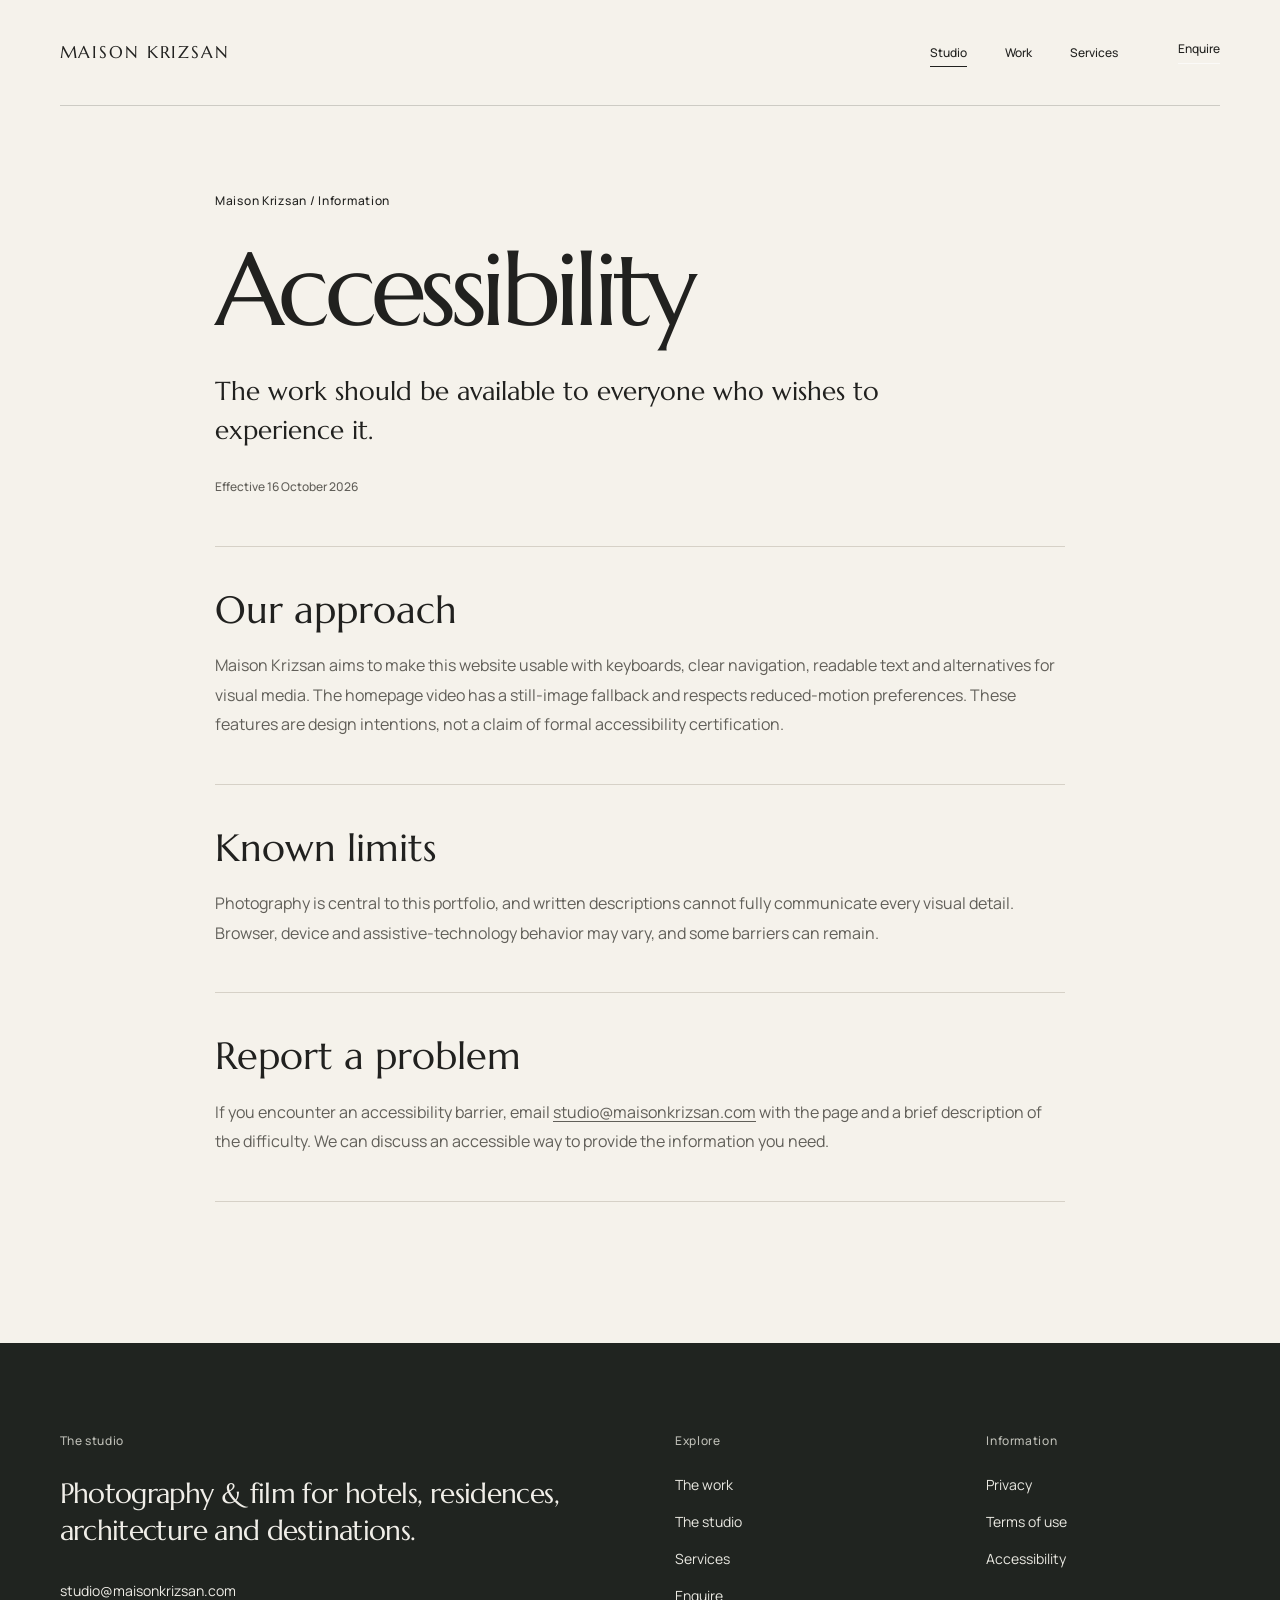
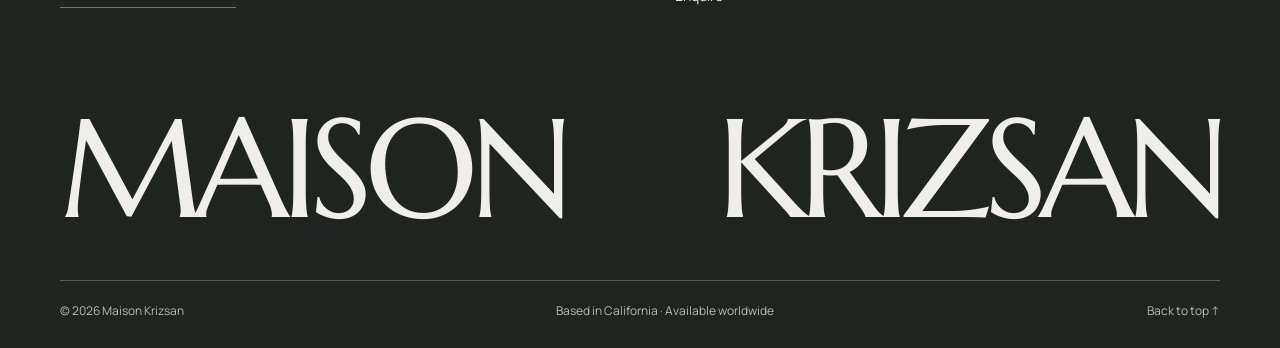
==== accessibility.html @ 428215c7 "Add files via upload" ====
<!doctype html><html lang="en"><head><meta charset="utf-8"><meta name="viewport" content="width=device-width, initial-scale=1"><meta name="theme-color" content="#f5f2eb">
<link rel="icon" type="image/svg+xml" href="/assets/favicon.svg"><link rel="preconnect" href="https://fonts.googleapis.com"><link rel="preconnect" href="https://fonts.gstatic.com" crossorigin>
<link href="https://fonts.googleapis.com/css2?family=Marcellus&amp;family=Manrope:wght@400;500;600&amp;display=swap" rel="stylesheet"><link rel="stylesheet" href="/styles.css"><script src="/script.js" defer></script><title>Accessibility | Maison Krizsan</title><meta name="description" content="Accessibility information for the Maison Krizsan photography and film studio."><link rel="canonical" href="https://maisonkrizsan.com/accessibility.html"></head>
    <body class="page-policy" id="top"><a class="skip-link" href="#main">Skip to content</a><header class="site-header" id="site-header"><div class="nav-wrap"><a aria-label="Maison Krizsan, homepage" class="nav-wordmark" href="/">MAISON KRIZSAN</a><nav aria-label="Primary navigation" class="nav-desktop"><a data-nav="home" href="/#studio">Studio</a><a data-nav="work" href="/work">Work</a><a href="/#commissions">Services</a></nav><a class="nav-enquire" href="/#enquire">Enquire</a><button aria-controls="mobile-nav" aria-expanded="false" aria-label="Open navigation" class="nav-toggle" type="button"><span></span><span></span></button></div><nav aria-label="Mobile navigation" class="mobile-nav" hidden="" id="mobile-nav"><a href="/#studio">Studio</a><a href="/work">Work</a><a href="/#commissions">Services</a><a href="/#enquire">Enquire</a></nav></header><main class="policy-main" id="main"><div class="policy-inner"><p class="section-label">Maison Krizsan / Information</p><h1>Accessibility</h1><p class="policy-lead">The work should be available to everyone who wishes to experience it.</p><p class="policy-date">Effective 16 October 2026</p><section class="policy-section"><h2>Our approach</h2><p>Maison Krizsan aims to make this website usable with keyboards, clear navigation, readable text and alternatives for visual media. The homepage video has a still-image fallback and respects reduced-motion preferences. These features are design intentions, not a claim of formal accessibility certification.</p></section>
<section class="policy-section"><h2>Known limits</h2><p>Photography is central to this portfolio, and written descriptions cannot fully communicate every visual detail. Browser, device and assistive-technology behavior may vary, and some barriers can remain.</p></section>
<section class="policy-section"><h2>Report a problem</h2><p>If you encounter an accessibility barrier, email <a href="mailto:studio@maisonkrizsan.com">studio@maisonkrizsan.com</a> with the page and a brief description of the difficulty. We can discuss an accessible way to provide the information you need.</p></section>
</div></main><footer aria-label="Site footer" class="site-footer">
<div class="footer-frame">
<div class="footer-directory">
<div class="footer-about"><p class="footer-eyebrow">The studio</p>
<p class="footer-about-copy">Photography &amp; film for hotels, residences, architecture and destinations.</p>
<a class="footer-mail" href="mailto:studio@maisonkrizsan.com">studio@maisonkrizsan.com</a>
</div>
<nav aria-label="Explore Maison Krizsan" class="footer-links">
<p class="footer-eyebrow">Explore</p>
<a href="/work">The work</a><a href="/#studio">The studio</a><a href="/#commissions">Services</a><a href="/#enquire">Enquire</a>
</nav>
<nav aria-label="Policies and accessibility" class="footer-links footer-legal">
<p class="footer-eyebrow">Information</p>
<a href="/privacy.html">Privacy</a><a href="/terms.html">Terms of use</a><a href="/accessibility.html">Accessibility</a>
</nav>
</div>
<a aria-label="Maison Krizsan, return to the homepage" class="footer-wordmark" href="/"><span>MAISON</span><span>KRIZSAN</span></a>
<div class="footer-end"><span>© <span data-year="">2026</span> Maison Krizsan</span><span>Based in California · Available worldwide</span><a href="#top">Back to top ↑</a></div>
</div>
</footer></body></html>
---- styles.css ----
/* MAISON KRIZSAN — The House of Place. Photographs lead. Interface recedes. */
:root{--paper:#f5f2eb;--ink:#21211f;--ink-soft:#615f59;--white:#fdfbf7;--gutter:clamp(22px,4.65vw,82px);--reading:1110px;--ease:cubic-bezier(.22,.75,.26,1)}
*,*::before,*::after{box-sizing:border-box}html{scroll-behavior:auto;scroll-padding-top:16px}body{margin:0;background:var(--paper);color:var(--ink);font-family:Manrope,Arial,sans-serif;-webkit-font-smoothing:antialiased}body.menu-open{overflow:hidden}::selection{background:#beb8ab;color:#111}a{color:inherit}img{display:block;max-width:100%}button{font:inherit}button,a{-webkit-tap-highlight-color:transparent}a:focus-visible,button:focus-visible{outline:2px solid currentColor;outline-offset:5px}.skip-link{position:absolute;top:-100px;left:20px;padding:12px 16px;background:var(--white);z-index:100}.skip-link:focus{top:20px}.shell{width:calc(100% - 2*var(--gutter));max-width:1700px;margin-inline:auto}h1,h2,h3,p,figure{margin:0}h1,h2,h3{font-weight:400}.page-home,.page-work{overflow-x:clip}
/* cover + navigation */
.cover{position:relative;min-height:650px;height:100svh;isolation:isolate;color:var(--white);display:flex;align-items:center;justify-content:center;overflow:hidden;background:#25241f}.cover-photo,.cover-photo img{position:absolute;inset:0;width:100%;height:100%;object-fit:cover}.cover--home .cover-photo img{object-position:52% 51%}.cover--work .cover-photo img{object-position:50% 52%}.cover-vignette{pointer-events:none;z-index:1;position:absolute;inset:0;background:linear-gradient(180deg,rgba(10,11,11,.43) 0%,rgba(10,11,11,.08) 26%,rgba(10,11,11,.38) 61%,rgba(10,11,11,.62) 100%)}.cover--work .cover-vignette{background:linear-gradient(180deg,rgba(12,17,19,.40),rgba(8,12,13,.22) 29%,rgba(9,13,14,.37) 63%,rgba(7,11,12,.62))}
.site-header{position:absolute;z-index:20;top:0;left:0;right:0;color:var(--white)}.nav-wrap{height:clamp(90px,8.3vw,124px);margin-inline:var(--gutter);display:flex;align-items:center;justify-content:space-between;gap:32px}.nav-wordmark{text-decoration:none;font:400 clamp(16px,1.34vw,20px)/1.2 Marcellus,Georgia,serif;letter-spacing:.11em;white-space:nowrap}.nav-desktop{display:flex;align-items:center;gap:clamp(22px,3vw,56px);margin-left:auto}.nav-desktop a,.nav-enquire{font:500 12px/1.3 Manrope,Arial,sans-serif;text-decoration:none}.nav-desktop a{position:relative}.nav-desktop a[aria-current="page"]:after{content:"";position:absolute;bottom:-7px;left:0;right:0;height:1px;background:currentColor}.nav-enquire{margin-left:clamp(12px,2.2vw,35px);padding:0 0 6px;border-bottom:1px solid rgba(255,255,255,.65)}.nav-desktop a:hover,.nav-enquire:hover{opacity:.72}.nav-toggle{display:none;border:0;background:transparent;color:inherit;cursor:pointer}.mobile-nav[hidden]{display:none!important}
.cover-center{position:relative;z-index:2;text-align:center;max-width:100%;width:100%;padding:32px var(--gutter) 0}.cover-kicker{font:500 12px/1.6 Manrope,Arial,sans-serif;letter-spacing:.17em;text-transform:uppercase;margin:0 0:clamp(23px,3.4vw,48px)}.cover-wordmark{font:400 clamp(82px,10.2vw,164px)/.91 Marcellus,Georgia,serif;letter-spacing:-.028em;white-space:nowrap}.cover-wordmark span{display:block}.cover-description{font:400 clamp(16px,1.5vw,21px)/1.52 Marcellus,Georgia,serif;margin:clamp(26px,3.25vw,46px) auto 0;max-width:720px}.cover-actions{margin-top:clamp(30px,3.5vw,50px);display:flex;align-items:center;justify-content:center;gap:clamp(26px,3.5vw,50px)}.cover-actions a,.cover-scroll{color:inherit;text-decoration:none;text-transform:uppercase;font:500 11px/1.4 Manrope,Arial,sans-serif;letter-spacing:.1em;padding-bottom:9px;border-bottom:1px solid rgba(255,255,255,.68)}.cover-actions a:hover,.cover-scroll:hover{opacity:.7}.cover-footnote{position:absolute;left:var(--gutter);bottom:clamp(30px,3.4vw,48px);z-index:2;font:500 11px/1.3 Manrope,Arial,sans-serif;letter-spacing:.08em;text-transform:uppercase}.cover-center--work{padding-top:40px}.work-cover-title{font:400 clamp(82px,10.7vw,174px)/1.02 Marcellus,Georgia,serif;letter-spacing:-.055em}.cover-center--work .cover-description{margin-top:18px}.cover-scroll{display:inline-block;margin-top:44px}
/* introduction */
.section-label{font:500 12px/1.5 Manrope,Arial,sans-serif;letter-spacing:.06em}.intro{display:grid;grid-template-columns:1fr 2fr;gap:6vw;padding-block:clamp(120px,15vw,232px) clamp(118px,14vw,220px)}.intro h2,.work-intro h2{font:400 clamp(47px,5.55vw,85px)/1.12 Marcellus,Georgia,serif;letter-spacing:-.05em}.intro h2 em,.work-intro h2 em{font-style:normal;color:#918e85}.intro p:not(.section-label){font:400 clamp(16px,1.25vw,18px)/1.7 Manrope,Arial,sans-serif;color:var(--ink-soft);max-width:590px;margin-top:34px}
/* selected images */
.section-heading{display:flex;align-items:baseline;justify-content:space-between;padding-bottom:38px}.section-heading h2{font:400 clamp(38px,4.7vw,67px)/1.1 Marcellus,Georgia,serif;letter-spacing:-.03em}.text-link{font:500 13px/1.5 Manrope,Arial,sans-serif;text-decoration:none;border-bottom:1px solid #77756e;padding-bottom:8px;white-space:nowrap}.text-link span,.large-text-link span{margin-left:16px}.text-link:hover,.large-text-link:hover{color:#77746d}.work-story{display:flex;flex-direction:column;gap:clamp(12px,2.3vw,34px)}.editorial-photo{min-width:0;position:relative;overflow:hidden;background:#ded9cf}.editorial-photo a{position:absolute;inset:0;display:block;overflow:hidden}.editorial-photo img{width:100%;height:100%;transition:transform .85s var(--ease)}.editorial-photo--spread{aspect-ratio:1.78}.editorial-photo--spread img{object-fit:cover}.editorial-duo{display:grid;grid-template-columns:1fr 1fr;gap:clamp(12px,2.3vw,34px)}.editorial-duo--portraits .editorial-photo{aspect-ratio:4/5}.editorial-duo--landscape .editorial-photo{aspect-ratio:1.22}.editorial-duo--mixed{grid-template-columns:1.15fr .85fr}.editorial-duo--mixed .editorial-photo{aspect-ratio:1.1}.editorial-duo .editorial-photo img{object-fit:cover}.home-photo-link:hover img{transform:scale(1.025)}.selected-more{display:flex;justify-content:center;padding:clamp(70px,9vw,130px) 0 clamp(90px,12vw,180px)}.large-text-link{font:400 clamp(26px,3vw,46px)/1.1 Marcellus,Georgia,serif;text-decoration:none;border-bottom:1px solid #858078;padding-bottom:15px;letter-spacing:-.025em}
/* business context without cards */
.capabilities{display:grid;grid-template-columns:1.1fr 1fr;gap:clamp(70px,10vw,180px);padding-block:clamp(85px,12vw,180px) clamp(110px,14vw,220px);border-top:1px solid #d5d0c6}.capabilities-intro h2{font:400 clamp(49px,5vw,77px)/1.13 Marcellus,Georgia,serif;letter-spacing:-.047em;margin-top:43px}.capabilities-intro>p:last-child{font:400 16px/1.8 Manrope,Arial,sans-serif;color:var(--ink-soft);max-width:390px;margin-top:30px}.services{align-self:end}.services article{display:grid;grid-template-columns:.9fr 1fr;gap:26px;padding:24px 0;border-bottom:1px solid #c9c3b9}.services article:first-child{border-top:1px solid #c9c3b9}.services h3{font:400 clamp(22px,2vw,30px)/1.2 Marcellus,Georgia,serif;letter-spacing:-.02em}.services p{font:400 14px/1.7 Manrope,Arial,sans-serif;color:var(--ink-soft)}
/* commission */
.contact{background:#202420;color:var(--white);padding-block:clamp(100px,12vw,178px)}.contact-inner{display:grid;grid-template-columns:1.1fr .9fr;align-items:end;gap:clamp(40px,10vw,180px)}.contact h2{font:400 clamp(72px,8vw,120px)/.99 Marcellus,Georgia,serif;letter-spacing:-.057em;margin-top:43px}.contact-details>p{font:400 clamp(16px,1.35vw,19px)/1.7 Manrope,Arial,sans-serif;max-width:490px}.contact-cta{font:400 clamp(25px,2.8vw,43px)/1.3 Marcellus,Georgia,serif;letter-spacing:-.035em;display:inline-block;margin:46px 0 50px;text-decoration:none;padding-bottom:10px;border-bottom:1px solid rgba(255,255,255,.65)}.contact-cta span{margin-left:36px;font:400 27px Manrope,Arial,sans-serif}.contact-cta:hover{color:#cbc8bb}.email-row{display:flex;gap:19px;flex-wrap:wrap;align-items:center}.email-row a{font:400 13px/1.4 Manrope,Arial,sans-serif;text-decoration:none}.email-row button{font:400 12px/1.5 Manrope,Arial,sans-serif;color:#c8c9c0;background:transparent;border:0;border-bottom:1px solid #777;padding:0 0 3px;cursor:pointer}.copy-notice{min-height:21px;display:block;font-size:11px;margin-top:10px}.site-footer{background:#202420;color:#f0eee8;padding:35px 0 38px}.footer-top{border-top:1px solid rgba(255,255,255,.2);padding:70px 0 105px}.footer-wordmark{font:400 clamp(44px,6.2vw,92px)/1 Marcellus,Georgia,serif;letter-spacing:-.04em;text-decoration:none}.footer-top p{font:400 14px/1.7 Marcellus,Georgia,serif;color:#c0c0b8;margin-top:23px}.footer-bottom{border-top:1px solid rgba(255,255,255,.17);padding-top:25px;display:flex;align-items:center;justify-content:space-between;gap:25px;font:400 11px/1.4 Manrope,Arial,sans-serif;color:#b6b9b0}.footer-bottom nav{display:flex;gap:26px}.footer-bottom a{text-decoration:none}.footer-bottom a:hover{text-decoration:underline}
/* work page, edited archive */
.work-intro{display:flex;align-items:end;justify-content:space-between;gap:30px;padding-block:clamp(100px,12vw,186px)}.work-intro p{font:400 15px/1.7 Manrope,Arial,sans-serif;color:var(--ink-soft);max-width:255px}.work-gallery{display:flex;flex-direction:column;gap:clamp(16px,2.7vw,42px)}.work-figure{min-width:0;background:#dfdad0}.gallery-open{display:block;width:100%;height:100%;border:0;padding:0;appearance:none;background:transparent;cursor:zoom-in;overflow:hidden}.gallery-open img{width:100%;height:100%;object-fit:cover;transition:transform .75s var(--ease)}.gallery-open:hover img{transform:scale(1.025)}.gallery-spread{aspect-ratio:1.64}.gallery-solo{width:min(65%,850px);align-self:center}.gallery-solo img{width:100%;height:auto;object-fit:contain}.gallery-pair{display:grid;grid-template-columns:1fr 1fr;gap:clamp(16px,2.7vw,42px);align-items:stretch}.gallery-pair .work-figure{min-height:0}.gallery-pair--portrait-pair{height:clamp(340px,66vw,890px)}.gallery-pair--landscape-pair{height:clamp(300px,40vw,620px)}.gallery-pair--mixed-pair{height:clamp(350px,54vw,760px);grid-template-columns:1fr 1fr}.work-chapter{padding-top:clamp(105px,14vw,210px)}.chapter-intro{padding:0 0 clamp(42px,6vw,82px);display:flex;gap:36px;align-items:end;justify-content:space-between}.chapter-intro h2{font:400 clamp(42px,5vw,72px)/1.07 Marcellus,Georgia,serif;letter-spacing:-.044em}.chapter-intro p{font:400 14px/1.7 Manrope,Arial,sans-serif;color:var(--ink-soft);max-width:280px}.page-work .contact{margin-top:clamp(110px,14vw,220px)}
/* native, accessible viewer */
.lightbox{padding:0;border:0;outline:0;background:#1a1c1a;color:white;position:fixed;inset:0;margin:0;width:100vw;height:100dvh;max-width:none;max-height:none}.lightbox::backdrop{background:#171817}.lightbox-top,.lightbox-bottom{position:absolute;z-index:2;left:clamp(17px,3vw,45px);right:clamp(17px,3vw,45px)}.lightbox-top{top:18px;display:flex;align-items:center;justify-content:space-between;gap:15px}.lightbox-top>span{font:400 17px Marcellus,Georgia,serif;letter-spacing:.09em}.lightbox-close{border:0;background:transparent;color:inherit;cursor:pointer;padding:9px 4px;font:500 13px Manrope,Arial,sans-serif}.lightbox-close span{font-size:23px;margin-left:8px}.lightbox-stage{position:absolute;inset:62px 0 48px;display:flex;align-items:center;justify-content:center;gap:clamp(3px,2vw,30px);padding:10px clamp(8px,4vw,70px)}.lightbox-image{width:auto;height:auto;max-width:calc(100vw - 170px);max-height:100%;object-fit:contain;flex:0 1 auto}.lightbox-prev,.lightbox-next{flex:0 0 43px;border:0;background:transparent;color:white;font:400 25px/1 Arial,sans-serif;cursor:pointer;align-self:center;height:54px}.lightbox-prev:hover,.lightbox-next:hover{opacity:.6}.lightbox-bottom{bottom:17px;display:flex;justify-content:center}.lightbox-caption{font:400 12px Manrope,Arial,sans-serif;color:#d2d1ca}
@media(max-width:1100px){.nav-wrap{height:91px}.nav-desktop{gap:20px}.nav-desktop a{font-size:11px}.nav-enquire{margin-left:10px}.intro{grid-template-columns:1fr 2.2fr}.capabilities{gap:70px}.services article{grid-template-columns:1fr;gap:12px}}
@media(max-width:760px){:root{--gutter:22px}.cover{min-height:550px}.cover--home .cover-photo img{object-position:52% 50%}.nav-wrap{height:84px;margin-inline:22px;gap:12px}.nav-wordmark{font-size:17px;letter-spacing:.08em}.nav-desktop{display:none}.nav-enquire{margin-left:auto;font-size:12px;white-space:nowrap}.nav-toggle{display:inline-flex;flex-direction:column;justify-content:center;gap:5px;align-items:center;width:38px;height:43px;cursor:pointer;margin-left:0}.nav-toggle span{width:21px;height:1px;background:currentColor;transition:transform .2s ease}.nav-toggle[aria-expanded="true"] span:first-child{transform:translateY(3px) rotate(45deg)}.nav-toggle[aria-expanded="true"] span:last-child{transform:translateY(-3px) rotate(-45deg)}.mobile-nav{display:flex;flex-direction:column;gap:0;position:absolute;top:76px;left:10px;right:10px;padding:17px 24px 27px;background:var(--paper);color:var(--ink);box-shadow:0 18px 65px rgba(0,0,0,.2)}.mobile-nav a{text-decoration:none;font:400 25px/1.15 Marcellus,Georgia,serif;padding:15px 0;border-bottom:1px solid #dad5cc}.mobile-nav a:last-child{border-bottom:0}.cover-center{padding:0 14px;transform:translateY(3%)}.cover-kicker{font-size:11px;letter-spacing:.12em;margin-bottom:26px}.cover-wordmark{font-size:clamp(50px,13.5vw,87px);letter-spacing:-.042em;line-height:1}.cover-description{font-size:17px;line-height:1.4;max-width:325px;margin-top:28px}.cover-actions{gap:26px;margin-top:35px;flex-wrap:wrap}.cover-actions a{font-size:10px;letter-spacing:.065em}.cover-footnote{left:22px;bottom:27px;font-size:10px;letter-spacing:.065em}.cover--work .work-cover-title{font-size:clamp(64px,16vw,118px)}.cover-scroll{margin-top:36px;font-size:10px}.intro{grid-template-columns:1fr;gap:37px;padding-block:110px 116px}.intro h2,.work-intro h2{font-size:clamp(46px,10vw,75px)}.intro p:not(.section-label){margin-top:25px;font-size:16px}.section-heading{align-items:end;padding-bottom:23px}.section-heading h2{font-size:clamp(35px,8vw,52px)}.text-link{font-size:12px}.work-story{gap:14px}.editorial-duo{gap:14px}.editorial-photo--spread{aspect-ratio:1.13}.editorial-duo--portraits .editorial-photo{aspect-ratio:4/5}.editorial-duo--landscape .editorial-photo{aspect-ratio:3/4}.editorial-duo--mixed{grid-template-columns:1fr 1fr}.editorial-duo--mixed .editorial-photo{aspect-ratio:4/5}.selected-more{padding:65px 0 105px}.capabilities{display:block;padding-block:98px 130px}.capabilities-intro h2{font-size:clamp(48px,10vw,78px);margin-top:34px}.services{margin-top:70px}.services article{display:grid;grid-template-columns:1fr 1.2fr;gap:25px}.services h3{font-size:24px}.contact{padding-block:100px}.contact-inner{grid-template-columns:1fr;gap:52px}.contact h2{font-size:clamp(66px,13vw,100px);margin-top:28px}.contact-cta{font-size:32px;margin:30px 0 45px}.site-footer{padding-top:0}.footer-top{padding:55px 0 80px}.footer-wordmark{font-size:clamp(37px,9vw,64px)}.footer-bottom{display:flex;flex-wrap:wrap;justify-content:space-between;gap:18px}.footer-bottom>span:nth-child(2){display:none}.work-intro{display:block;padding-block:103px}.work-intro p{margin-top:24px;max-width:390px}.work-gallery{gap:18px}.gallery-spread{aspect-ratio:auto}.gallery-spread img{height:auto;object-fit:contain}.gallery-pair{display:block;height:auto;margin:0}.gallery-pair .work-figure+ .work-figure{margin-top:18px}.gallery-pair img{width:100%;height:auto;object-fit:contain}.gallery-solo{width:100%}.gallery-solo img{height:auto}.work-chapter{padding-top:116px}.chapter-intro{display:block;padding-bottom:38px}.chapter-intro h2{font-size:clamp(41px,9.5vw,64px)}.chapter-intro p{margin-top:18px;max-width:320px}.lightbox-stage{inset:64px 0 45px;padding:10px 7px;gap:0}.lightbox-image{max-width:calc(100vw - 96px);max-height:100%}.lightbox-prev,.lightbox-next{flex-basis:42px;font-size:23px}.lightbox-top>span{font-size:14px}.lightbox-caption{font-size:11px}}
@media(max-width:360px){.nav-wordmark{font-size:15px}.nav-enquire{font-size:11px}.nav-wrap{gap:6px}.cover-wordmark{font-size:13.2vw}.cover-actions{gap:16px}.cover-actions a{font-size:9.5px}.cover-footnote{font-size:9px}.services article{grid-template-columns:1fr;gap:6px}.contact h2{font-size:64px}.footer-wordmark{font-size:36px}}
@media(hover:none){.editorial-photo img,.gallery-open img{transition:none}}
@media(prefers-reduced-motion:reduce){*,*::before,*::after{scroll-behavior:auto!important;transition-duration:0.01ms!important;animation-duration:0.01ms!important}}
/* V2 editorial recut: clearer offer, intentional photographic edit, non-decorative explanation. */
.cover--fire .cover-photo img{object-position:50% 50%}
.cover--fire .cover-vignette{background:linear-gradient(180deg,rgba(6,7,6,.39) 0%,rgba(8,7,5,.09) 24%,rgba(10,7,6,.30) 48%,rgba(6,7,7,.65) 100%)}
.cover--arch .cover-photo img{object-position:50% 48%}
.cover--arch .cover-vignette{background:linear-gradient(180deg,rgba(18,18,15,.46),rgba(15,16,15,.12) 24%,rgba(17,18,16,.38) 60%,rgba(12,15,14,.58))}
.intro--v2{padding-block:clamp(110px,13vw,195px) clamp(118px,14vw,210px)}
.intro--v2 p:not(.section-label){max-width:680px;margin-top:28px}
.intro--v2 p:not(.section-label)+p{margin-top:14px}
.selected--v2 .section-heading{padding-bottom:38px}
.selected--v2 .section-heading h2{margin-top:13px}
.story-pause{padding:clamp(82px,9vw,138px) 0 clamp(87px,10vw,152px);display:grid;grid-template-columns:1.18fr .82fr;align-items:start;gap:clamp(35px,7vw,140px)}
.story-pause h3{font:400 clamp(43px,5.1vw,77px)/1.1 Marcellus,Georgia,serif;letter-spacing:-.048em;max-width:780px}
.story-pause p{font:400 clamp(16px,1.38vw,19px)/1.8 Manrope,Arial,sans-serif;color:var(--ink-soft);max-width:390px;padding-top:16px}
.capabilities--v2 .capabilities-intro h2{letter-spacing:-.04em}
.capabilities--v2 .services p{font-size:15px;line-height:1.72}
.commission-process{border-top:1px solid #d5d0c6;display:grid;grid-template-columns:1.18fr .82fr;gap:clamp(45px,8vw,140px);padding-block:clamp(105px,12vw,165px) clamp(115px,13vw,190px)}
.commission-process h2{font:400 clamp(44px,4.35vw,70px)/1.13 Marcellus,Georgia,serif;letter-spacing:-.048em;margin-top:37px}
.process-body{align-self:end;max-width:510px}
.process-body p{font:400 clamp(16px,1.28vw,18px)/1.8 Manrope,Arial,sans-serif;color:var(--ink-soft)}
.process-body p+p{margin-top:22px}
.process-body .text-link{display:inline-block;margin-top:38px}
.work-intro p{max-width:390px;font-size:16px}
@media(max-width:760px){
 .cover--fire .cover-photo img{object-position:50% 50%}
 .cover--fire .cover-description{max-width:320px;font-size:17px}
 .cover--fire .cover-kicker{font-size:11px}
 .cover--arch .cover-photo img{object-position:55% 50%}
 .intro--v2{padding-block:98px 125px}
 .intro--v2 p:not(.section-label){margin-top:24px}
 .selected--v2 .section-heading{align-items:end;gap:15px}
 .selected--v2 .section-heading h2{font-size:clamp(40px,9vw,54px)}
 .story-pause{grid-template-columns:1fr;gap:14px;padding-block:76px 92px}
 .story-pause h3{font-size:clamp(39px,10vw,56px)}
 .story-pause p{padding-top:0;font-size:16px}
 .commission-process{display:block;padding-block:100px 120px}
 .commission-process h2{font-size:clamp(42px,9.5vw,62px)}
 .process-body{margin-top:42px}
 .process-body p{font-size:16px}
}

/* V3: photograph-led curatorial correction. */
.cover--v3.cover--home .cover-photo img{object-position:50% 47%}
.cover--v3.cover--work .cover-photo img{object-position:50% 53%}
.cover--v3.cover--home .cover-vignette{background:linear-gradient(180deg,rgba(14,12,10,.52),rgba(14,12,10,.07) 24%,rgba(12,10,8,.35) 55%,rgba(10,9,8,.72))}
.cover--v3.cover--work .cover-vignette{background:linear-gradient(180deg,rgba(11,10,9,.52),rgba(10,11,9,.12) 25%,rgba(7,7,7,.43) 56%,rgba(7,7,7,.75))}
.cover--v3.cover--work .work-cover-title{text-shadow:0 2px 35px rgba(0,0,0,.32)}
.editorial-photo--spread:has([data-bad]){background:var(--paper)}
.work-story .editorial-photo{background:#d8d3c7}
@media(max-width:760px){.cover--v3.cover--home .cover-photo img{object-position:51% 46%}.cover--v3.cover--work .cover-photo img{object-position:51% 50%}.work-intro{padding-block:80px 68px}.work-intro h2{font-size:clamp(40px,11vw,70px)}.work-story{gap:16px}}

/* V3: photograph-led curatorial correction. */
.cover--v3.cover--home .cover-photo img{object-position:50% 47%}
.cover--v3.cover--work .cover-photo img{object-position:50% 53%}
.cover--v3.cover--home .cover-vignette{background:linear-gradient(180deg,rgba(14,12,10,.52),rgba(14,12,10,.07) 24%,rgba(12,10,8,.35) 55%,rgba(10,9,8,.72))}
.cover--v3.cover--work .cover-vignette{background:linear-gradient(180deg,rgba(11,10,9,.52),rgba(10,11,9,.12) 25%,rgba(7,7,7,.43) 56%,rgba(7,7,7,.75))}
.cover--v3.cover--work .work-cover-title{text-shadow:0 2px 35px rgba(0,0,0,.32)}
.editorial-photo--spread:has([data-bad]){background:var(--paper)}
.work-story .editorial-photo{background:#d8d3c7}
@media(max-width:760px){.cover--v3.cover--home .cover-photo img{object-position:51% 46%}.cover--v3.cover--work .cover-photo img{object-position:51% 50%}.work-intro{padding-block:80px 68px}.work-intro h2{font-size:clamp(40px,11vw,70px)}.work-story{gap:16px}}

/* V4: cinematic hero video over the authentic photographic fallback. */
.cover--motion .cover-photo{position:absolute;inset:0;overflow:hidden}
.cover--motion .cover-photo > img{z-index:0}
.cover--motion .cover-video{position:absolute;inset:0;width:100%;height:100%;object-fit:cover;object-position:50% 47%;opacity:0;z-index:1;pointer-events:none;transition:opacity .65s ease;background:transparent}
.cover--motion .cover-video.is-playing{opacity:1}
.cover--motion .cover-vignette{z-index:2}
.cover--motion .cover-center{z-index:3}
.cover--motion .cover-footnote{z-index:3}
.cover--motion .cover-description{max-width:700px;text-shadow:0 2px 28px rgba(0,0,0,.24)}
@media(max-width:760px){.cover--motion .cover-video{object-position:50% 48%}.cover--motion .cover-description{max-width:330px}}
@media(prefers-reduced-motion:reduce){.cover--motion .cover-video{display:none!important}}

/* V4 mobile QA refinements */
@media (max-width:760px){
 .capabilities--v2 .services article{display:grid;grid-template-columns:minmax(0,1fr);gap:12px;padding-block:27px}
 .capabilities--v2 .services h3{font-size:clamp(24px,6.2vw,30px);line-height:1.25;max-width:100%}
 .capabilities--v2 .services p{max-width:460px;font-size:16px;line-height:1.75}
 .contact-cta{display:inline-flex;max-width:100%;align-items:center;gap:16px;font-size:clamp(25px,7.2vw,31px);white-space:nowrap}
 .contact-cta span{margin-left:0;font-size:21px}
}


/* V5: explicit services, commission path and large-format closing identity */
.intro--v2 .intro-cta{display:inline-flex;align-items:center;justify-content:space-between;gap:38px;min-height:52px;background:var(--ink);color:var(--white);font:500 13px/1.35 Manrope,Arial,sans-serif;text-decoration:none;padding:16px 21px;margin-top:38px;transition:background .25s ease,color .25s ease}
.intro--v2 .intro-cta:hover{background:#49473f}
.intro--v2 .intro-cta span{font-size:19px;line-height:1}
.capabilities--v2 .capabilities-intro>p:last-child{max-width:470px}
/* A quiet, useful footer first; the giant wordmark is the final impression. */
.site-footer{background:#202420;color:#f0eee8;padding:0!important}
.site-footer .footer-frame{width:calc(100% - 2*var(--gutter));max-width:none;margin-inline:auto;padding:clamp(62px,7vw,110px) 0 28px}
.site-footer .footer-directory{display:grid;grid-template-columns:minmax(0,2.3fr) minmax(140px,1fr) minmax(145px,1fr);gap:clamp(32px,6vw,120px);padding:0 0 clamp(75px,8vw,135px)}
.site-footer .footer-eyebrow{font:500 12px/1.5 Manrope,Arial,sans-serif;color:#bdbeb6;letter-spacing:.055em;margin-bottom:26px}
.site-footer .footer-about-copy{font:400 clamp(25px,2.15vw,35px)/1.33 Marcellus,Georgia,serif;max-width:540px;letter-spacing:-.023em;margin:0 0 29px}
.site-footer .footer-mail{font:400 14px/1.6 Manrope,Arial,sans-serif;text-decoration:none;border-bottom:1px solid rgba(255,255,255,.38);padding-bottom:7px}
.site-footer .footer-links{display:flex;flex-direction:column;align-items:flex-start;gap:13px}
.site-footer .footer-links .footer-eyebrow{margin-bottom:10px}
.site-footer .footer-links a{font:400 14px/1.7 Manrope,Arial,sans-serif;text-decoration:none;color:#e9e8e1}
.site-footer .footer-links a:hover,.site-footer .footer-mail:hover{text-decoration:underline;text-underline-offset:4px}
.site-footer .footer-wordmark{width:100%;max-width:100%;display:flex;align-items:baseline;justify-content:space-between;white-space:nowrap;gap:.4vw;line-height:.84;text-decoration:none;letter-spacing:-.06em;font:400 clamp(54px,10.9vw,230px)/.85 Marcellus,Georgia,serif;margin:0;padding:0 0 clamp(38px,4vw,65px)}
.site-footer .footer-wordmark span{display:block;min-width:0}
.site-footer .footer-end{display:flex;align-items:center;justify-content:space-between;gap:25px;border-top:1px solid rgba(255,255,255,.23);padding-top:21px;color:#b9bcb3;font:400 12px/1.5 Manrope,Arial,sans-serif}
.site-footer .footer-end a{text-decoration:none}
.site-footer .footer-end a:hover{text-decoration:underline}
/* Policy pages share typography, navigation, and footer without pretending to be legal counsel. */
.page-policy .site-header{color:var(--ink)}
.page-policy .site-header .nav-wrap{border-bottom:1px solid rgba(33,33,31,.19)}
.page-policy .site-header .nav-toggle span{background:var(--ink)}
.policy-main{padding:clamp(140px,15vw,240px) var(--gutter) clamp(100px,11vw,170px)}
.policy-inner{max-width:850px;margin-inline:auto}
.policy-inner h1{font:400 clamp(68px,8vw,116px)/1.08 Marcellus,Georgia,serif;letter-spacing:-.055em;margin:25px 0 26px}
.policy-lead{font:400 clamp(19px,2.15vw,26px)/1.5 Marcellus,Georgia,serif;max-width:780px}
.policy-date{font:500 12px/1.5 Manrope,Arial,sans-serif;color:var(--ink-soft);margin-top:28px;padding-bottom:50px;border-bottom:1px solid #d6d1c7}
.policy-section{padding:39px 0 44px;border-bottom:1px solid #d6d1c7}
.policy-section h2{font:400 clamp(27px,3vw,38px)/1.3 Marcellus,Georgia,serif;margin-bottom:16px}
.policy-section p{font:400 clamp(16px,1.25vw,18px)/1.85 Manrope,Arial,sans-serif;color:var(--ink-soft)}
.policy-section a{text-decoration:underline;text-underline-offset:3px}
@media(max-width:1050px){
.site-footer .footer-wordmark{font-size:10.65vw}
}
@media(max-width:760px){
 .intro--v2 .intro-cta{margin-top:35px;min-height:55px;padding-inline:20px;font-size:13px}
 .site-footer .footer-frame{padding-top:76px;padding-bottom:23px}
 .site-footer .footer-directory{grid-template-columns:1fr 1fr;column-gap:28px;row-gap:49px;padding-bottom:94px}
 .site-footer .footer-about{grid-column:1/-1}
 .site-footer .footer-about-copy{max-width:370px;font-size:clamp(26px,7vw,34px)}
 .site-footer .footer-links{gap:13px}
 .site-footer .footer-links a{font-size:14px}
 .site-footer .footer-wordmark{flex-direction:column;align-items:stretch;justify-content:initial;gap:7px;font-size:clamp(60px,18.9vw,115px);line-height:.88;letter-spacing:-.07em;padding-bottom:40px}
 .site-footer .footer-wordmark span{display:block}
 .site-footer .footer-end{display:grid;grid-template-columns:1fr auto;row-gap:13px;align-items:start;font-size:11px}
 .site-footer .footer-end span:nth-child(2){display:block!important;grid-column:1;grid-row:2}
 .site-footer .footer-end a{grid-column:2;grid-row:1/3;align-self:start}
 .policy-main{padding-top:155px;padding-bottom:90px}
 .policy-inner h1{font-size:clamp(59px,14vw,82px)}
 .policy-section{padding-block:33px}
 .policy-section p{font-size:16px;line-height:1.78}
}
@media(max-width:359px){.site-footer .footer-wordmark{font-size:18.55vw;letter-spacing:-.075em}.site-footer .footer-directory{column-gap:15px}.site-footer .footer-end{font-size:10px}}
/* V5 render refinement: full-height mobile signature and 320px enquiry safety. */
@media (max-width:760px){.site-footer .footer-wordmark{font-size:clamp(61px,20.6vw,127px)}}
@media (max-width:360px){.site-footer .footer-wordmark{font-size:20.3vw}.contact-cta{font-size:clamp(20px,6.5vw,23px);gap:9px}.contact-cta span{font-size:18px}}
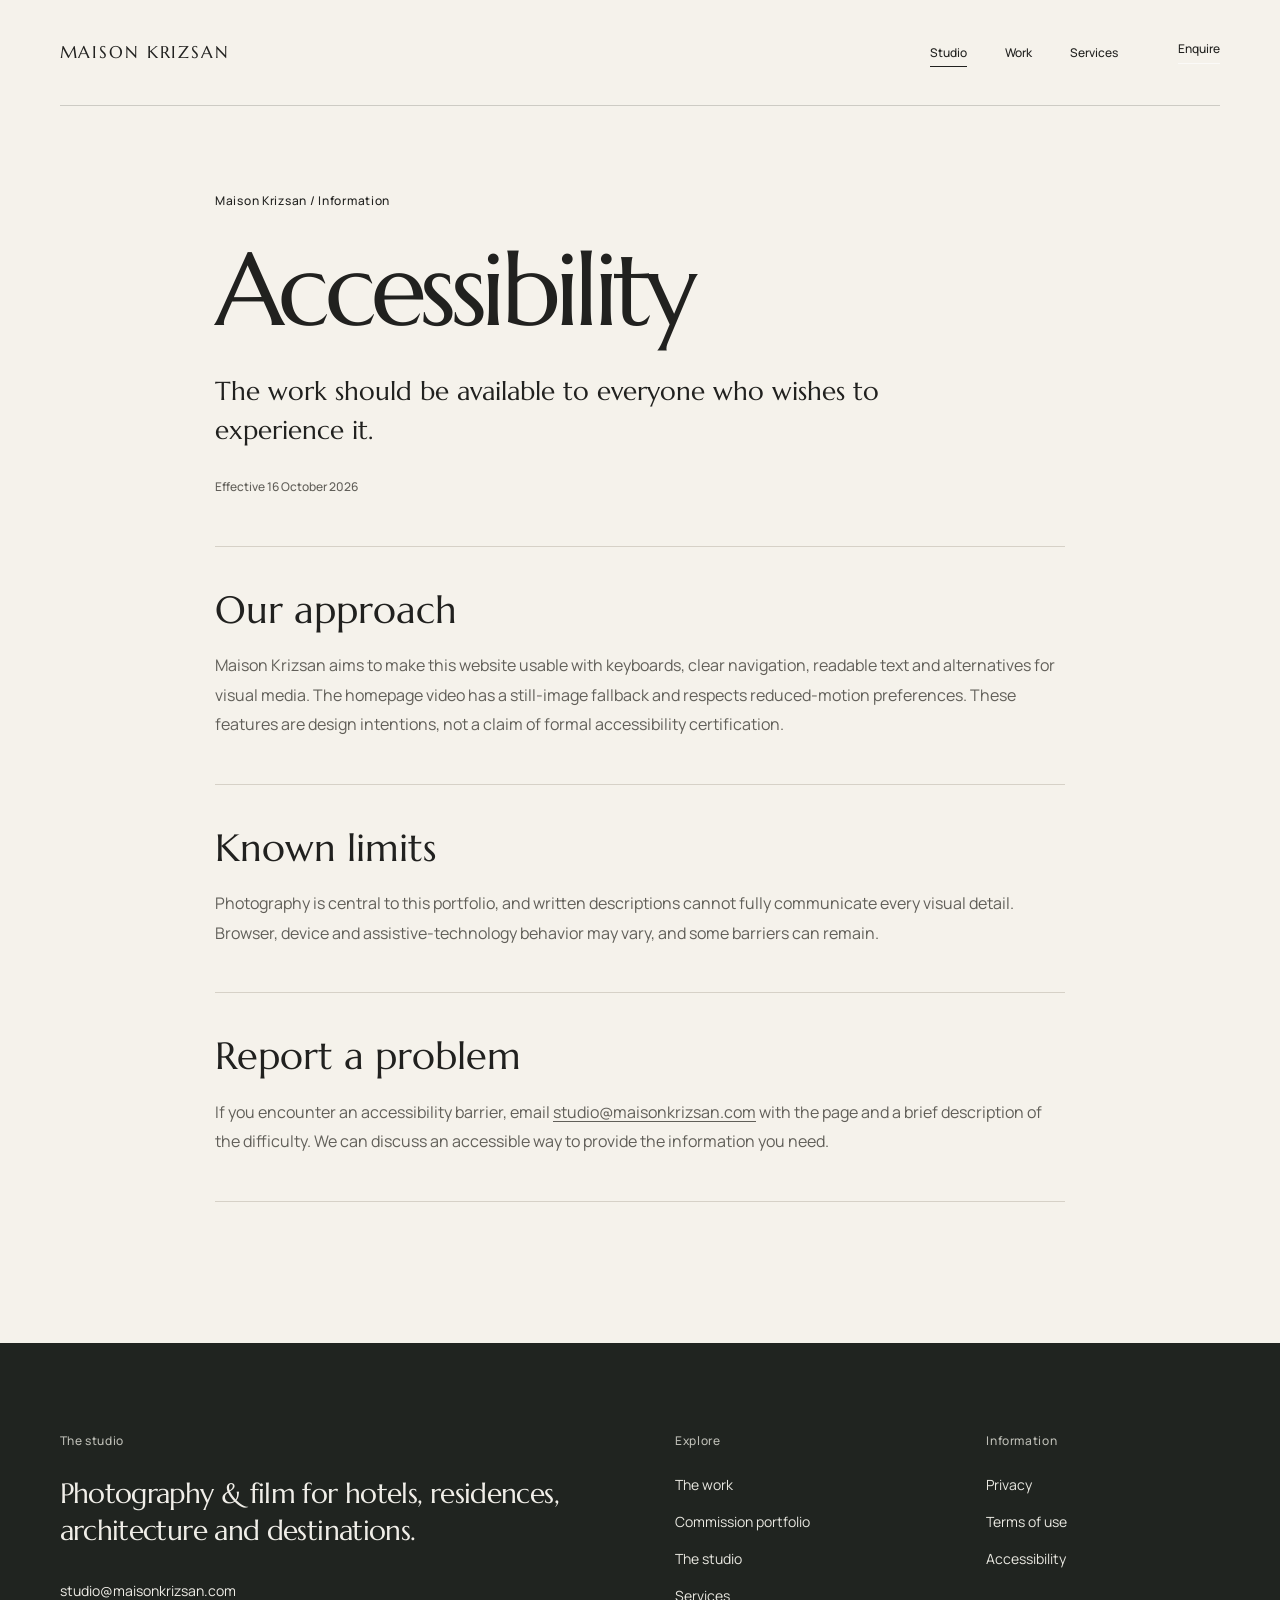
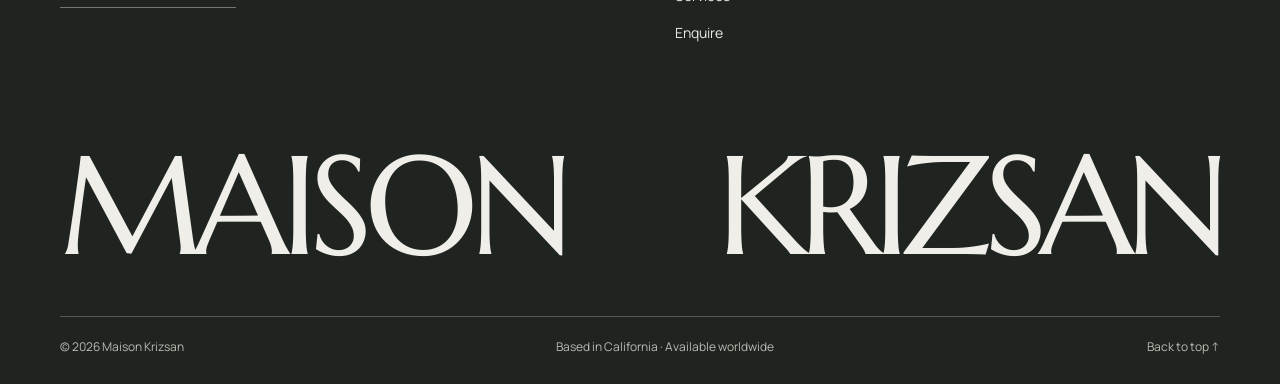
==== commit 6373de9a: "Add files via upload" ====
--- a/accessibility.html
+++ b/accessibility.html
@@ -1,7 +1,9 @@
-<!doctype html><html lang="en"><head><meta charset="utf-8"><meta name="viewport" content="width=device-width, initial-scale=1"><meta name="theme-color" content="#f5f2eb">
-<link rel="icon" type="image/svg+xml" href="/assets/favicon.svg"><link rel="preconnect" href="https://fonts.googleapis.com"><link rel="preconnect" href="https://fonts.gstatic.com" crossorigin>
-<link href="https://fonts.googleapis.com/css2?family=Marcellus&amp;family=Manrope:wght@400;500;600&amp;display=swap" rel="stylesheet"><link rel="stylesheet" href="/styles.css"><script src="/script.js" defer></script><title>Accessibility | Maison Krizsan</title><meta name="description" content="Accessibility information for the Maison Krizsan photography and film studio."><link rel="canonical" href="https://maisonkrizsan.com/accessibility.html"></head>
-    <body class="page-policy" id="top"><a class="skip-link" href="#main">Skip to content</a><header class="site-header" id="site-header"><div class="nav-wrap"><a aria-label="Maison Krizsan, homepage" class="nav-wordmark" href="/">MAISON KRIZSAN</a><nav aria-label="Primary navigation" class="nav-desktop"><a data-nav="home" href="/#studio">Studio</a><a data-nav="work" href="/work">Work</a><a href="/#commissions">Services</a></nav><a class="nav-enquire" href="/#enquire">Enquire</a><button aria-controls="mobile-nav" aria-expanded="false" aria-label="Open navigation" class="nav-toggle" type="button"><span></span><span></span></button></div><nav aria-label="Mobile navigation" class="mobile-nav" hidden="" id="mobile-nav"><a href="/#studio">Studio</a><a href="/work">Work</a><a href="/#commissions">Services</a><a href="/#enquire">Enquire</a></nav></header><main class="policy-main" id="main"><div class="policy-inner"><p class="section-label">Maison Krizsan / Information</p><h1>Accessibility</h1><p class="policy-lead">The work should be available to everyone who wishes to experience it.</p><p class="policy-date">Effective 16 October 2026</p><section class="policy-section"><h2>Our approach</h2><p>Maison Krizsan aims to make this website usable with keyboards, clear navigation, readable text and alternatives for visual media. The homepage video has a still-image fallback and respects reduced-motion preferences. These features are design intentions, not a claim of formal accessibility certification.</p></section>
+<!DOCTYPE html>
+
+<html lang="en"><head><meta charset="utf-8"/><meta content="width=device-width, initial-scale=1" name="viewport"/><meta content="#f5f2eb" name="theme-color"/>
+<link href="/assets/favicon.svg" rel="icon" type="image/svg+xml"/><link href="https://fonts.googleapis.com" rel="preconnect"/><link crossorigin="" href="https://fonts.gstatic.com" rel="preconnect"/>
+<link href="https://fonts.googleapis.com/css2?family=Marcellus&amp;family=Manrope:wght@400;500;600&amp;display=swap" rel="stylesheet"/><link href="/styles.css" rel="stylesheet"/><script defer="" src="/script.js"></script><title>Accessibility | Maison Krizsan</title><meta content="Accessibility information for the Maison Krizsan photography and film studio." name="description"/><link href="https://maisonkrizsan.com/accessibility.html" rel="canonical"/></head>
+<body class="page-policy" id="top"><a class="skip-link" href="#main">Skip to content</a><header class="site-header" id="site-header"><div class="nav-wrap"><a aria-label="Maison Krizsan, homepage" class="nav-wordmark" href="/">MAISON KRIZSAN</a><nav aria-label="Primary navigation" class="nav-desktop"><a data-nav="home" href="/#founder">Studio</a><a data-nav="work" href="/work">Work</a><a href="/#commissions">Services</a></nav><a class="nav-enquire" href="/enquire">Enquire</a><button aria-controls="mobile-nav" aria-expanded="false" aria-label="Open navigation" class="nav-toggle" type="button"><span></span><span></span></button></div><nav aria-label="Mobile navigation" class="mobile-nav" hidden="" id="mobile-nav"><a href="/#founder">Studio</a><a href="/work">Work</a><a href="/#commissions">Services</a><a href="/enquire">Enquire</a></nav></header><main class="policy-main" id="main"><div class="policy-inner"><p class="section-label">Maison Krizsan / Information</p><h1>Accessibility</h1><p class="policy-lead">The work should be available to everyone who wishes to experience it.</p><p class="policy-date">Effective 16 October 2026</p><section class="policy-section"><h2>Our approach</h2><p>Maison Krizsan aims to make this website usable with keyboards, clear navigation, readable text and alternatives for visual media. The homepage video has a still-image fallback and respects reduced-motion preferences. These features are design intentions, not a claim of formal accessibility certification.</p></section>
 <section class="policy-section"><h2>Known limits</h2><p>Photography is central to this portfolio, and written descriptions cannot fully communicate every visual detail. Browser, device and assistive-technology behavior may vary, and some barriers can remain.</p></section>
 <section class="policy-section"><h2>Report a problem</h2><p>If you encounter an accessibility barrier, email <a href="mailto:studio@maisonkrizsan.com">studio@maisonkrizsan.com</a> with the page and a brief description of the difficulty. We can discuss an accessible way to provide the information you need.</p></section>
 </div></main><footer aria-label="Site footer" class="site-footer">
@@ -13,7 +15,7 @@
 </div>
 <nav aria-label="Explore Maison Krizsan" class="footer-links">
 <p class="footer-eyebrow">Explore</p>
-<a href="/work">The work</a><a href="/#studio">The studio</a><a href="/#commissions">Services</a><a href="/#enquire">Enquire</a>
+<a href="/work">The work</a><a href="/commission">Commission portfolio</a><a href="/#founder">The studio</a><a href="/#commissions">Services</a><a href="/enquire">Enquire</a>
 </nav>
 <nav aria-label="Policies and accessibility" class="footer-links footer-legal">
 <p class="footer-eyebrow">Information</p>
--- a/styles.css
+++ b/styles.css
@@ -163,3 +163,431 @@
 /* V5 render refinement: full-height mobile signature and 320px enquiry safety. */
 @media (max-width:760px){.site-footer .footer-wordmark{font-size:clamp(61px,20.6vw,127px)}}
 @media (max-width:360px){.site-footer .footer-wordmark{font-size:20.3vw}.contact-cta{font-size:clamp(20px,6.5vw,23px);gap:9px}.contact-cta span{font-size:18px}}
+
+
+/* V5.1 | Mobile close: center the invitation and the final signature.
+   Desktop presentation remains untouched. */
+@media (max-width: 760px) {
+  .contact .contact-inner {
+    grid-template-columns: minmax(0, 1fr);
+    gap: clamp(36px, 9vw, 55px);
+    text-align: center;
+  }
+  .contact .contact-inner > div:first-child {
+    min-width: 0;
+    display: flex;
+    flex-direction: column;
+    align-items: center;
+  }
+  .contact .contact-inner .section-label {
+    text-align: center;
+  }
+  .contact h2 {
+    width: 100%;
+    max-width: 11.5ch;
+    margin: 29px auto 0;
+    font-size: clamp(46px, 11.5vw, 64px);
+    line-height: 1.03;
+    text-align: center;
+    text-wrap: balance;
+  }
+  .contact-details {
+    display: flex;
+    flex-direction: column;
+    align-items: center;
+    min-width: 0;
+    text-align: center;
+  }
+  .contact-details > p {
+    margin-inline: auto;
+    max-width: 35ch;
+    font-size: 16px;
+    line-height: 1.7;
+  }
+  .contact .contact-cta {
+    box-sizing: border-box;
+    width: max-content;
+    max-width: 100%;
+    margin: 39px auto 40px;
+    display: inline-flex;
+    align-items: center;
+    justify-content: center;
+    gap: clamp(6px, 1.6vw, 11px);
+    padding: 0 0 10px;
+    font-size: clamp(18px, 5.3vw, 24px);
+    line-height: 1.24;
+    letter-spacing: -.035em;
+    text-align: center;
+    white-space: nowrap;
+  }
+  .contact .contact-cta span {
+    flex: 0 0 auto;
+    margin: 0;
+    font-size: clamp(17px, 4.75vw, 22px);
+    line-height: 1;
+  }
+  .contact .email-row {
+    justify-content: center;
+    column-gap: 18px;
+    row-gap: 13px;
+    max-width: 100%;
+  }
+  .contact .copy-notice { text-align: center; }
+
+  /* Preserve the directory's two-column structure but center every item. */
+  .site-footer .footer-directory { text-align: center; }
+  .site-footer .footer-about-copy { margin-inline: auto; }
+  .site-footer .footer-links { align-items: center; }
+  .site-footer .footer-wordmark {
+    flex-direction: column;
+    align-items: center;
+    justify-content: center;
+    text-align: center;
+    letter-spacing: -.07em;
+  }
+  .site-footer .footer-end {
+    display: flex;
+    flex-direction: column;
+    align-items: center;
+    justify-content: center;
+    text-align: center;
+    gap: 11px;
+  }
+  .site-footer .footer-end a { align-self: center; }
+}
+@media (max-width: 359px) {
+  .contact h2 { font-size: clamp(42px, 11.3vw, 47px); }
+  .contact .contact-cta { font-size: 17.5px; gap: 6px; }
+  .contact .contact-cta span { font-size: 17px; }
+}
+
+
+
+/* V6 — Photographic choreography. Framed overscan, native scroll-linked progress.
+   No hero/video interference, no JS scroll loop and no moving typography. */
+@media (prefers-reduced-motion: no-preference) {
+  @supports (animation-timeline: view()) {
+    :is(.editorial-photo, .work-figure)[data-cinema="frame"] {
+      overflow: hidden;
+      isolation: isolate;
+      view-timeline-name: --maison-photo;
+      view-timeline-axis: block;
+    }
+    :is(.editorial-photo, .work-figure)[data-cinema="frame"] img {
+      animation: maison-frame-pan linear both;
+      animation-timeline: --maison-photo;
+      animation-range: entry 0% exit 100%;
+      will-change: transform;
+    }
+    @keyframes maison-frame-pan {
+      from { transform: translate3d(0, -2.4%, 0) scale(1.105); }
+      to { transform: translate3d(0, 2.4%, 0) scale(1.105); }
+    }
+    /* Diptychs reveal as a unified page composition rather than individual wobbling crops. */
+    .gallery-pair[data-cinema="reveal"], .editorial-duo[data-cinema="reveal"] {
+      animation: maison-pair-arrival linear both;
+      animation-timeline: view(block);
+      animation-range: entry 0% entry 68%;
+    }
+    @keyframes maison-pair-arrival {
+      from { opacity: .82; translate: 0 18px; }
+      to { opacity: 1; translate: 0 0; }
+    }
+  }
+}
+@media (prefers-reduced-motion: reduce), (prefers-reduced-data: reduce) {
+  :is(.editorial-photo, .work-figure)[data-cinema] img,
+  .gallery-pair[data-cinema],.editorial-duo[data-cinema] {
+    animation: none !important; transform: none !important; translate: none !important;
+  }
+}
+@media (max-width: 760px) {
+  @media (prefers-reduced-motion: no-preference) {
+    @supports (animation-timeline: view()) {
+      @keyframes maison-frame-pan {
+        from { transform: translate3d(0,-1.3%,0) scale(1.07); }
+        to { transform: translate3d(0,1.3%,0) scale(1.07); }
+      }
+      @keyframes maison-pair-arrival {
+        from { opacity: .9; translate: 0 9px; }
+        to { opacity: 1; translate: 0 0; }
+      }
+    }
+  }
+}
+/* Work page: commissioned work is offered immediately, then again after the opening edit. */
+.work-intro-actions {display:flex;flex-wrap:wrap;align-items:center;gap:16px 30px;margin-top:29px;}
+.work-intro-actions a {font:500 12px/1.5 Manrope,Arial,sans-serif;letter-spacing:.015em;text-decoration:none;border-bottom:1px solid currentColor;padding-bottom:7px;}
+.work-intro-actions a:focus-visible {outline:2px solid currentColor;outline-offset:5px;}
+.work-intro .work-intro-side {max-width:360px;}
+.work-intro .work-intro-side p {max-width:340px;}
+.work-commission-bridge {background:#e9e4db;color:#242522;margin:clamp(28px,4vw,64px) 0 clamp(30px,5vw,70px);padding:clamp(38px,6vw,85px) clamp(28px,6vw,90px);display:grid;grid-template-columns:1fr auto;align-items:end;gap:24px 56px;}
+.work-commission-bridge .bridge-eyebrow {font:500 11px/1.5 Manrope,Arial,sans-serif;letter-spacing:.12em;text-transform:uppercase;margin-bottom:25px;}
+.work-commission-bridge h2 {font:400 clamp(39px,4.5vw,73px)/1.08 Marcellus,Georgia,serif;letter-spacing:-.047em;max-width:800px;}
+.work-commission-bridge p {font:400 15px/1.7 Manrope,Arial,sans-serif;max-width:560px;margin-top:22px;color:#595950;}
+.work-commission-bridge .bridge-link {font:500 13px/1.4 Manrope,Arial,sans-serif;white-space:nowrap;text-decoration:none;border-bottom:1px solid #32362f;padding:0 0 10px;align-self:center;}
+.work-commission-bridge .bridge-link span {margin-left:14px;}
+@media (max-width:760px){
+  .work-intro .work-intro-side {margin-top:28px;}
+  .work-commission-bridge {grid-template-columns:1fr;padding:42px 25px 48px;gap:32px;}
+  .work-commission-bridge h2 {font-size:clamp(38px,9vw,58px);}
+  .work-commission-bridge .bridge-link {justify-self:start;}
+}
+/* The enquiry experience: editorial instead of a generic SaaS contact card. */
+.enquire-page{background:var(--paper);color:var(--ink);}
+.enquire-intro{padding:clamp(146px,16vw,222px) 0 clamp(65px,8vw,128px);border-bottom:1px solid #d8d2c9;}
+.enquire-intro .section-label {margin-bottom:28px;}
+.enquire-intro h1{font:400 clamp(55px,8vw,130px)/1.015 Marcellus,Georgia,serif;letter-spacing:-.06em;max-width:1150px;}
+.enquire-intro p:not(.section-label){font:400 clamp(16px,1.5vw,19px)/1.75 Manrope,Arial,sans-serif;max-width:690px;margin-top:40px;color:#62615c;}
+.enquire-layout{display:grid;grid-template-columns:minmax(230px,.67fr) minmax(0,1fr);gap:clamp(50px,10vw,170px);padding-block:clamp(70px,10vw,145px) clamp(120px,12vw,200px);}
+.enquire-sidebar h2{font:400 clamp(30px,3.5vw,45px)/1.12 Marcellus,Georgia,serif;letter-spacing:-.04em;}
+.enquire-sidebar p{font:400 15px/1.7 Manrope,Arial,sans-serif;color:#67655e;margin-top:25px;}
+.enquire-sidebar a{display:inline-block;margin-top:26px;font:500 14px/1.5 Manrope,Arial,sans-serif;text-underline-offset:6px;overflow-wrap:anywhere;}
+.project-form{display:grid;grid-template-columns:1fr 1fr;gap:29px 22px;}
+.project-form label{display:flex;flex-direction:column;gap:10px;font:500 12px/1.5 Manrope,Arial,sans-serif;letter-spacing:.02em;}
+.project-form .wide{grid-column:1/-1;}
+.project-form :is(input,select,textarea){appearance:none;outline-offset:3px;width:100%;min-height:53px;border:1px solid #a9a49b;border-radius:0;background:transparent;color:var(--ink);font:400 15px/1.5 Manrope,Arial,sans-serif;padding:13px 14px;}
+.project-form select{appearance:auto;}
+.project-form textarea{min-height:155px;resize:vertical;}
+.project-form :is(input,select,textarea):focus-visible{outline:2px solid #474740;}
+.project-form .form-honeypot{position:absolute;left:-10000px;width:1px;height:1px;overflow:hidden;}
+.form-submit-row{display:flex;align-items:center;gap:16px 28px;flex-wrap:wrap;grid-column:1/-1;margin-top:6px;}
+.form-submit-row button{border:0;border-radius:0;color:#fbfaf6;background:#212521;padding:17px 24px;cursor:pointer;font:500 13px/1.4 Manrope,Arial,sans-serif;letter-spacing:.015em;min-width:192px;min-height:54px;}
+.form-submit-row button:hover{background:#394038;}
+.form-submit-row button:disabled{opacity:.55;cursor:progress;}
+.form-submit-row .form-note{font:400 12px/1.65 Manrope,Arial,sans-serif;color:#67655e;max-width:340px;}
+.form-feedback{grid-column:1/-1;font:500 14px/1.65 Manrope,Arial,sans-serif;min-height:18px;margin-top:3px;}
+.form-feedback[hidden],.email-fallback[hidden]{display:none;}
+.form-feedback.is-error{color:#8a3125;}
+.email-fallback{grid-column:1/-1;display:flex;flex-direction:column;align-items:start;gap:12px;padding:23px;background:#e6e1d8;}
+.email-fallback p{font:400 14px/1.65 Manrope,Arial,sans-serif;}
+.email-fallback a{text-underline-offset:5px;}
+@media(max-width:760px){.enquire-intro{padding-top:144px;padding-bottom:65px}.enquire-intro h1{font-size:clamp(52px,13vw,82px)}.enquire-layout{grid-template-columns:1fr;gap:60px}.project-form{grid-template-columns:1fr;gap:22px}.project-form .wide{grid-column:auto}.form-submit-row{display:block}.form-submit-row button{width:100%}.form-submit-row .form-note{margin-top:15px}.form-feedback,.email-fallback{grid-column:auto}}
+/* The enquiry page has a light opening, so the navigation must be ink, not white. */
+.page-enquire .site-header { color: var(--ink); }
+.page-enquire .nav-toggle span { background: var(--ink); }
+.page-enquire .site-header .nav-wrap { border-bottom:1px solid rgba(33,33,31,.17); }
+
+
+/* V7: commission form belongs in the homepage decision moment.
+   A quiet editorial panel after the invitation, not a separate compulsory step. */
+.contact--with-form { padding-bottom:clamp(88px,9vw,150px); }
+.contact--with-form .contact-inner {align-items:center;}
+.contact--with-form .contact-headline,.contact--with-form .contact-details{min-width:0;}
+.contact--with-form .contact-email-note{font:400 13px/1.7 Manrope,Arial,sans-serif; margin-top:22px; opacity:.85; overflow-wrap:anywhere;}
+.contact--with-form .contact-email-note a{text-decoration:underline;text-underline-offset:5px;}
+.contact--with-form .contact-details > p:first-child{max-width:475px;}
+.home-form-shell {padding-top:clamp(55px,7vw,108px);}
+.home-form-panel{background:#f2efe8;color:#222320;padding:clamp(27px,5.4vw,80px);}
+.home-form-heading{display:grid;grid-template-columns:.68fr 1fr;gap:clamp(22px,6vw,90px);align-items:end;margin-bottom:clamp(32px,4.5vw,64px);padding-bottom:clamp(22px,2.8vw,42px);border-bottom:1px solid #ccc6bb;}
+.home-form-heading .section-label{color:#555249;align-self:start;}
+.home-form-heading p:last-child{font:400 clamp(16px,1.5vw,20px)/1.6 Manrope,Arial,sans-serif;max-width:610px;}
+.home-form-panel .project-form{gap:27px 34px;}
+.home-form-panel .project-form :is(input,select,textarea){background:#f8f6f1;border-color:#a8a198;}
+.home-form-panel .project-form :is(input,select,textarea):focus-visible{outline:2px solid #252823;outline-offset:2px;}
+.home-form-panel .project-form .form-submit-row{margin-top:12px;}
+.home-form-panel .project-form button[type=submit]{padding:20px 36px;font-size:14px;min-height:60px;}
+.home-form-panel .project-form label{position:relative;gap:9px;}
+.home-form-panel .project-form .field-requirement{position:absolute;top:0;right:0;font:400 12px/1.5 Manrope,Arial,sans-serif;letter-spacing:.015em;color:#77736a;}
+/* Standalone enquiry page uses the same labelled fields, and remains available from Work. */
+.page-enquire .project-form label{position:relative;}
+.page-enquire .project-form .field-requirement{position:absolute;top:0;right:0;font:400 12px/1.5 Manrope,Arial,sans-serif;color:#77736a;}
+@media(max-width:1024px){
+ .home-form-heading{grid-template-columns:1fr;gap:12px;}
+ .contact--with-form h2{max-width:100%;}
+}
+@media(max-width:760px){
+ .contact--with-form .contact-inner{text-align:center;}
+ .contact--with-form .contact-details > p:first-child{margin-inline:auto;}
+ .contact--with-form .contact-email-note{margin-inline:auto;}
+ .home-form-shell{padding-top:48px;}
+ .home-form-panel{padding:33px clamp(18px,5.5vw,28px) 38px;}
+ .home-form-heading{margin-bottom:30px;padding-bottom:24px;}
+ .home-form-heading p:last-child{font-size:15px;line-height:1.65;}
+ .home-form-panel .project-form{gap:24px;}
+ .home-form-panel .project-form :is(input,select,textarea){font-size:16px;min-height:55px;}
+ .home-form-panel .project-form textarea{min-height:150px;}
+ .home-form-panel .form-submit-row button{width:100%;padding-inline:10px;}
+ .home-form-panel .project-form .form-note{max-width:none;}
+}
+@media(max-width:360px){
+ .contact--with-form h2{font-size:clamp(48px,14vw,66px);}
+ .home-form-panel{padding-inline:17px;}
+}
+
+/* V8 form security: appears only when Turnstile credentials are configured. */
+.challenge-slot{margin:1.25rem 0 1.6rem;max-width:100%;color:inherit}
+.challenge-slot[hidden]{display:none!important}
+.challenge-label{font-size:.78rem;letter-spacing:.025em;margin:0 0 .7rem;opacity:.8}
+.turnstile-target{min-height:62px;max-width:100%;overflow:hidden}
+.challenge-help{font-size:.78rem;line-height:1.5;margin:.55rem 0 0;opacity:.82}
+.studio-credit{font-size:clamp(.82rem,.92vw,1rem);letter-spacing:.01em;opacity:.7;margin-top:1.1rem}
+@media(max-width:390px){.turnstile-target{width:100%}}
+
+
+/* V9: Founder-led credibility with two truthful photographic observations. */
+.founder-section{border-top:1px solid #d9d5cb; padding:clamp(104px,11vw,180px) 0 clamp(125px,14vw,210px); scroll-margin-top:0}
+.founder-layout{display:grid;grid-template-columns:minmax(0,.87fr) minmax(0,1.13fr);gap:clamp(58px,8.7vw,155px);align-items:start}
+.founder-figure{min-width:0;position:relative}
+.founder-figure picture,.founder-figure img{display:block;width:100%}
+.founder-figure img{height:auto;aspect-ratio:1365 / 2048;object-fit:cover;background:#c6c6c2}
+.founder-figure figcaption{display:flex;justify-content:space-between;align-items:baseline;gap:20px;padding-top:19px;font:500 12px/1.5 Manrope,Arial,sans-serif;color:#343430}
+.founder-figure figcaption span{font:400 11px/1.4 Manrope,Arial,sans-serif;color:#77746d;text-align:right}
+.founder-editorial{padding-top:clamp(16px,2.6vw,43px);min-width:0}
+.founder-editorial h2{font:400 clamp(50px,5.4vw,86px)/1.06 Marcellus,Georgia,serif;letter-spacing:-.051em;margin:28px 0 33px;max-width:760px}
+.founder-editorial h2 em{font-style:normal;color:#8d8b83}
+.founder-statement{font:400 clamp(17px,1.47vw,20px)/1.63 Marcellus,Georgia,serif;max-width:630px}
+.founder-description{font:400 clamp(15px,1.15vw,17px)/1.78 Manrope,Arial,sans-serif;color:var(--ink-soft);max-width:605px;margin-top:21px}
+.founder-notes{border-top:1px solid #d8d2c6;margin-top:clamp(55px,6vw,93px);padding-top:26px;scroll-margin-top:30px}
+.founder-notes-heading{display:flex;justify-content:space-between;gap:15px;align-items:baseline;margin-bottom:27px}
+.founder-notes-heading h3{font:400 clamp(22px,2.0vw,31px)/1.2 Marcellus,Georgia,serif;letter-spacing:-.02em}
+.founder-notes-heading p{font:400 11px/1.4 Manrope,Arial,sans-serif;color:#817d76;text-align:right;letter-spacing:.025em}
+.founder-notes-grid{display:grid;grid-template-columns:1fr 1fr;gap:clamp(18px,2vw,34px)}
+.photo-note{min-width:0}.photo-note figure{width:100%;aspect-ratio:1.26;overflow:hidden;background:#e5dfd4}
+.photo-note img{width:100%;height:100%;object-fit:cover;transform:none!important;animation:none!important}
+.photo-note:first-child img{object-position:52% 50%}
+.photo-note:nth-child(2) img{object-position:50% 50%}
+.photo-note h4{font:400 clamp(16px,1.4vw,20px)/1.35 Marcellus,Georgia,serif;margin-top:19px;letter-spacing:-.02em}
+.photo-note p{font:400 clamp(12px,.9vw,14px)/1.67 Manrope,Arial,sans-serif;color:var(--ink-soft);margin-top:8px}
+.founder-cta{display:inline-flex;align-items:center;gap:34px;text-decoration:none;border-bottom:1px solid #77736b;padding-bottom:10px;margin-top:clamp(38px,4vw,60px);font:500 13px/1.4 Manrope,Arial,sans-serif}
+.founder-cta:hover{color:#77736b}.founder-cta span{font-size:18px}
+@media(max-width:1100px){.founder-layout{gap:40px;grid-template-columns:minmax(0,.85fr) minmax(0,1.15fr)}.founder-editorial h2{font-size:clamp(44px,5vw,66px)}.founder-notes{margin-top:45px}.founder-notes-grid{gap:15px}}
+@media(max-width:760px){
+ .founder-section{padding:90px 0 117px}.founder-layout{display:flex;flex-direction:column;gap:58px}
+ .founder-figure{width:100%;max-width:530px;margin-inline:auto}.founder-figure img{aspect-ratio:4/5;object-position:center 20%}
+ .founder-figure figcaption{font-size:12px}
+ .founder-editorial{width:100%;padding-top:0}
+ .founder-editorial h2{font-size:clamp(47px,10.7vw,75px);margin-top:25px;margin-bottom:26px}
+ .founder-statement{font-size:18px;line-height:1.57}.founder-description{font-size:15px;margin-top:18px}
+ .founder-notes{margin-top:65px}.founder-notes-heading{display:block;margin-bottom:27px}
+ .founder-notes-heading h3{font-size:27px}.founder-notes-heading p{text-align:left;margin-top:6px}
+ .founder-notes-grid{grid-template-columns:1fr;gap:38px}
+ .photo-note figure{aspect-ratio:1.36}.photo-note h4{font-size:22px;margin-top:14px}
+ .photo-note p{font-size:14px}.founder-cta{margin-top:40px}
+}
+@media(prefers-reduced-motion:reduce){.founder-section *{animation:none!important;transition:none!important}}
+
+
+/* V10 COMMISSION PORTFOLIO: own page, same restraint and original Maison brand system. */
+.page-commission {background:var(--paper);color:var(--ink);overflow-x:clip}
+.page-commission .site-header {color:var(--ink)}
+.page-commission .nav-toggle span {background:var(--ink)}
+.page-commission .site-header .nav-wrap {border-bottom:1px solid rgba(33,33,31,.16)}
+.page-commission .section-label {letter-spacing:.14em;text-transform:uppercase}
+.page-commission h1,.page-commission h2,.page-commission h3 {font-family:Marcellus,Georgia,serif;font-weight:400}
+.page-commission em,.commission-formats-preview em {font-style:normal;color:#938f86}
+.commission-lead {padding-top:clamp(154px,16vw,245px);padding-bottom:clamp(68px,8vw,124px)}
+.commission-lead>.section-label {margin-bottom:clamp(37px,4vw,58px)}
+.commission-lead-row {display:grid;grid-template-columns:minmax(0,1.55fr) minmax(260px,.45fr);gap:clamp(36px,5vw,86px);align-items:end}
+.commission-lead h1 {font:400 clamp(61px,7.3vw,130px)/1.015 Marcellus,Georgia,serif;letter-spacing:-.055em;max-width:1160px}
+.commission-lead-aside {padding-bottom:11px;max-width:320px}
+.commission-lead-aside p {font:400 clamp(15px,1.13vw,18px)/1.7 Manrope,Arial,sans-serif;color:#55534e}
+.commission-underline {display:inline-flex;align-items:center;gap:24px;font:500 13px/1.5 Manrope,Arial,sans-serif;text-decoration:none;border-bottom:1px solid #76736c;padding-bottom:9px;max-width:100%}
+.commission-lead-aside .commission-underline {margin-top:38px}
+.commission-underline:hover{color:#6c6b64}
+.commission-cover {margin:0}
+.commission-cover-frame {height:clamp(430px,65vw,850px);background:#4c5148;overflow:hidden}
+.commission-cover img {display:block;width:100%;height:100%;object-fit:cover;object-position:48% 46%}
+.commission-cover figcaption {display:flex;justify-content:space-between;gap:18px;padding-block:16px 0;font:500 10px/1.4 Manrope,Arial,sans-serif;letter-spacing:.035em;color:#706d64}
+.commission-statement {display:grid;grid-template-columns:0.38fr 1fr;gap:8vw;padding-block:clamp(130px,13vw,228px)}
+.commission-statement h2,.commission-proof h2,.commission-ways h2,.commission-process-editorial h2,.commission-founder h2 {font:400 clamp(48px,5.1vw,88px)/1.06 Marcellus,Georgia,serif;letter-spacing:-.05em}
+.commission-statement p:not(.section-label){max-width:730px;font:400 clamp(16px,1.3vw,19px)/1.8 Manrope,Arial,sans-serif;color:#605d57;margin-top:42px}
+.commission-proof {padding-block:clamp(95px,10vw,160px) clamp(110px,12vw,180px);background:#e8e3d9}
+.commission-proof h2 {margin-top:28px}
+.commission-proof-context {font:400 14px/1.7 Manrope,Arial,sans-serif;color:#605d57;max-width:650px;margin-top:35px}
+.commission-studies {margin-top:clamp(60px,6vw,110px)}
+.commission-study {display:grid;grid-template-columns:minmax(0,1.2fr) minmax(250px,.8fr);gap:clamp(38px,8vw,150px);align-items:center;margin-bottom:clamp(74px,10vw,165px)}
+.commission-study:nth-child(2){grid-template-columns:minmax(250px,.76fr) minmax(0,1.24fr)}
+.commission-study:nth-child(2) figure{order:2}
+.commission-study figure,.commission-studies-small figure {margin:0;min-width:0}
+.commission-study figure img {display:block;width:100%;height:clamp(450px,52vw,780px);object-fit:cover}
+.commission-study:nth-child(2) figure img{height:clamp(430px,48vw,700px)}
+.commission-study figure figcaption,.commission-studies-small figcaption{font:400 11px/1.5 Manrope,Arial,sans-serif;letter-spacing:.04em;color:#6c6b64;padding-top:13px}
+.commission-study-note h3{font:400 clamp(38px,3.75vw,63px)/1.1 Marcellus,Georgia,serif;letter-spacing:-.045em}
+.commission-study-note p {font:400 clamp(15px,1.22vw,18px)/1.72 Manrope,Arial,sans-serif;max-width:410px;margin-top:29px;color:#64625c}
+.commission-studies-small {display:grid;grid-template-columns:1fr 1fr;gap:clamp(22px,3vw,52px)}
+.commission-studies-small img{display:block;width:100%;height:clamp(260px,31vw,510px);object-fit:cover}
+.commission-proof-end{padding-top:60px}
+.commission-ways{padding-block:clamp(130px,14vw,230px)}
+.commission-ways-header{display:grid;grid-template-columns:.33fr 1fr;gap:4vw}
+.commission-ways-header h2{grid-column:2;margin-top:35px}
+.commission-ways-header>p:last-child{grid-column:2;max-width:680px;font:400 clamp(15px,1.25vw,18px)/1.75 Manrope,Arial,sans-serif;color:#615e58;margin-top:18px}
+.commission-offer-grid{display:grid;grid-template-columns:1fr 1fr;gap:clamp(20px,3vw,55px);margin-top:clamp(60px,8vw,120px)}
+.commission-offer{border-top:1px solid #9b968b;padding-top:25px;display:flex;flex-direction:column;min-width:0}
+.commission-offer-label,.commission-format-kicker{font:500 11px/1.4 Manrope,Arial,sans-serif;text-transform:uppercase;letter-spacing:.12em;color:#66635c}
+.commission-offer h3{font:400 clamp(35px,3.1vw,54px)/1.15 Marcellus,Georgia,serif;letter-spacing:-.045em;margin-top:50px}
+.commission-offer>p:not(.commission-offer-label):not(.commission-offer-fit){font:400 15px/1.78 Manrope,Arial,sans-serif;color:#605e58;max-width:550px;margin-top:23px}
+.commission-offer-details{margin-top:52px;border-top:1px solid #dbd5ca;padding-top:25px}
+.commission-offer-details h4{font:500 12px/1.4 Manrope,Arial,sans-serif;letter-spacing:.03em}
+.commission-offer-details ul {padding-left:20px;margin:16px 0 0;font:400 14px/1.9 Manrope,Arial,sans-serif;color:#5d5953}
+.commission-offer-fit{font:500 12px/1.7 Manrope,Arial,sans-serif;margin-top:auto;padding-top:40px;color:#666159}
+.commission-ways-outro{display:flex;justify-content:space-between;align-items:center;gap:35px;margin-top:clamp(62px,7vw,120px);padding-top:25px;border-top:1px solid #c4beb4}
+.commission-ways-outro p{font:400 14px/1.7 Manrope,Arial,sans-serif;color:#66635e;max-width:550px}
+.commission-process-editorial{background:#212722;color:#f3eee7;padding-block:clamp(128px,13vw,220px)}
+.commission-process-grid{display:grid;grid-template-columns:1.05fr .95fr;gap:clamp(55px,11vw,175px)}
+.commission-process-editorial em,.commission-close h2 em{color:#aeb0a9}
+.commission-process-grid h2{margin-top:35px}
+.commission-process-grid ol {list-style:none;margin:0;padding:0;counter-reset:commission-step}
+.commission-process-grid li{padding:29px 0 35px;border-top:1px solid rgba(255,255,255,.23)}
+.commission-process-grid li:first-child{padding-top:0;border:0}
+.commission-process-grid li h3 {font:400 clamp(25px,2vw,34px)/1.2 Marcellus,Georgia,serif}
+.commission-process-grid li p{max-width:420px;font:400 14px/1.75 Manrope,Arial,sans-serif;color:#c9cac5;margin-top:15px}
+.commission-founder{display:grid;grid-template-columns:.48fr .52fr;gap:clamp(55px,11vw,185px);align-items:center;padding-block:clamp(125px,13vw,210px)}
+.commission-founder figure{margin:0}.commission-founder img{width:100%;height:auto;max-height:710px;object-fit:cover;aspect-ratio:3/4;object-position:center 22%}
+.commission-founder figcaption{font:400 11px/1.4 Manrope,Arial,sans-serif;color:#77736c;padding-top:16px}
+.commission-founder h2{margin-top:35px}
+.commission-founder p:not(.section-label){font:400 clamp(15px,1.25vw,18px)/1.75 Manrope,Arial,sans-serif;max-width:540px;margin-top:24px;color:#605d56}
+.commission-founder .commission-underline{margin-top:40px}
+.commission-close{background:#232924;color:#f4f1ea;padding-block:clamp(105px,12vw,190px)}
+.commission-close-grid{display:grid;grid-template-columns:1.2fr .8fr;gap:clamp(40px,9vw,155px);align-items:end}
+.commission-close h2{font:400 clamp(52px,5.35vw,88px)/1.07 Marcellus,Georgia,serif;letter-spacing:-.05em;margin-top:34px}
+.commission-close-grid>div:last-child p{font:400 clamp(15px,1.3vw,19px)/1.75 Manrope,Arial,sans-serif;color:#d9d9d3}
+.commission-close-cta{display:inline-flex;align-items:center;justify-content:space-between;gap:28px;border-bottom:1px solid #b9bdb3;padding:0 0 12px;margin-top:34px;text-decoration:none;font:400 clamp(21px,2vw,31px)/1.3 Marcellus,Georgia,serif;max-width:100%}
+.commission-close-email{display:block;font:400 13px/1.5 Manrope,Arial,sans-serif;color:#dddcd6;margin-top:31px;text-underline-offset:5px}
+/* Homepage: just enough commercial clarity to match the proof, not another giant service landing page. */
+.commission-formats-preview{padding-block:clamp(45px,6vw,95px) clamp(125px,12vw,210px)}
+.commission-formats-heading{display:grid;grid-template-columns:1.05fr .95fr;gap:clamp(32px,8vw,130px);align-items:end}
+.commission-formats-heading h2 {font:400 clamp(45px,4.7vw,73px)/1.08 Marcellus,Georgia,serif;letter-spacing:-.05em;margin-top:26px}
+.commission-formats-heading>p{font:400 clamp(15px,1.15vw,17px)/1.7 Manrope,Arial,sans-serif;color:#605c54;max-width:550px}
+.commission-format-grid{display:grid;grid-template-columns:1fr 1fr;gap:clamp(20px,3.5vw,55px);margin-top:clamp(52px,6vw,96px)}
+.commission-format{border-top:1px solid #9e998f;padding-top:20px}
+.commission-format h3 {font:400 clamp(28px,2.7vw,43px)/1.16 Marcellus,Georgia,serif;letter-spacing:-.035em;margin:31px 0 16px}
+.commission-format>p:not(.commission-format-kicker){font:400 15px/1.77 Manrope,Arial,sans-serif;color:#5e5b55;max-width:560px}
+.commission-format-use{display:block;font:500 11px/1.6 Manrope,Arial,sans-serif;color:#77736b;margin-top:30px;letter-spacing:.012em}
+.commission-formats-end{display:flex;justify-content:space-between;gap:28px;align-items:center;border-top:1px solid #d6cfc3;margin-top:54px;padding-top:21px}
+.commission-formats-end p{font:400 12px/1.7 Manrope,Arial,sans-serif;color:#68645d;max-width:580px}
+.commission-formats-end a{font:500 13px/1.4 Manrope,Arial,sans-serif;white-space:nowrap;text-decoration:none;border-bottom:1px solid #7b766f;padding-bottom:8px}
+.bridge-actions{display:flex;flex-direction:column;align-items:flex-end;gap:16px}
+.bridge-secondary{font:400 12px/1.5 Manrope,Arial,sans-serif;text-underline-offset:5px;color:#57564e}
+@media(max-width:1000px){
+ .commission-lead-row{grid-template-columns:1fr;gap:42px}.commission-lead-aside{max-width:620px}.commission-lead h1{font-size:clamp(58px,8vw,92px)}
+ .commission-study{gap:35px}.commission-process-grid{gap:60px}
+ .commission-formats-heading{gap:32px}
+}
+@media(max-width:760px){
+ .commission-lead{padding-top:145px;padding-bottom:62px}.commission-lead>.section-label{margin-bottom:34px}
+ .commission-lead h1{font-size:clamp(48px,11.6vw,84px);line-height:1.05;letter-spacing:-.047em}.commission-lead h1 br:nth-of-type(2){display:none}
+ .commission-lead-aside{padding-bottom:0}.commission-lead-aside p{font-size:15px}.commission-lead-aside .commission-underline{margin-top:26px}
+ .commission-cover-frame{height:69svh;min-height:390px;max-height:670px}.commission-cover img{object-position:34% 50%}
+ .commission-cover figcaption{font-size:10px;display:block;padding-top:13px}.commission-cover figcaption span:last-child{display:block;margin-top:5px}
+ .commission-statement{display:block;padding-block:110px 128px}.commission-statement h2,.commission-proof h2,.commission-ways h2,.commission-process-editorial h2,.commission-founder h2{font-size:clamp(42px,10.5vw,68px)}
+ .commission-statement h2{margin-top:31px}.commission-statement p:not(.section-label){margin-top:30px;font-size:16px}
+ .commission-proof{padding-block:93px 110px}.commission-proof h2{margin-top:26px}.commission-proof-context{font-size:13px;margin-top:24px}
+ .commission-studies{margin-top:65px}.commission-study,.commission-study:nth-child(2){display:flex;flex-direction:column;gap:25px;margin-bottom:76px;align-items:stretch}
+ .commission-study:nth-child(2) figure{order:0}.commission-study figure img,.commission-study:nth-child(2) figure img{height:auto;aspect-ratio:4/5;object-fit:cover}.commission-study-note h3{font-size:39px}.commission-study-note p{font-size:14px;margin-top:13px}
+ .commission-studies-small{grid-template-columns:1fr 1fr;gap:12px}.commission-studies-small img{height:auto;aspect-ratio:3/4;object-fit:cover}.commission-studies-small figcaption{font-size:10px}
+ .commission-proof-end{padding-top:43px}
+ .commission-ways{padding-block:118px 135px}.commission-ways-header{display:block}.commission-ways-header h2{margin-top:28px}.commission-ways-header>p:last-child{margin-top:27px;font-size:15px}
+ .commission-offer-grid{grid-template-columns:1fr;gap:73px;margin-top:67px}.commission-offer h3{font-size:42px;margin-top:30px}.commission-offer>p:not(.commission-offer-label):not(.commission-offer-fit){font-size:15px;margin-top:18px}.commission-offer-details{margin-top:34px}
+ .commission-offer-fit{padding-top:22px}.commission-ways-outro{display:block;margin-top:75px}.commission-ways-outro a{margin-top:26px}
+ .commission-process-editorial{padding-block:108px 120px}.commission-process-grid{grid-template-columns:1fr;gap:65px}.commission-process-grid h2{margin-top:26px}.commission-process-grid li h3{font-size:27px}
+ .commission-founder{grid-template-columns:1fr;gap:50px;padding-block:110px 125px}.commission-founder figure{max-width:460px}.commission-founder h2{margin-top:27px}.commission-founder p:not(.section-label){font-size:15px}
+ .commission-close{padding-block:105px 110px}.commission-close-grid{grid-template-columns:1fr;gap:40px}.commission-close h2{font-size:clamp(43px,10.7vw,71px);margin-top:22px}.commission-close-grid>div:last-child p{font-size:15px}.commission-close-cta{font-size:clamp(19px,5.4vw,28px)}
+ .commission-formats-preview{padding-block:30px 125px}.commission-formats-heading{grid-template-columns:1fr;gap:26px}.commission-formats-heading h2{font-size:clamp(42px,10vw,64px)}
+ .commission-formats-heading>p{font-size:15px}.commission-format-grid{grid-template-columns:1fr;gap:57px;margin-top:55px}.commission-format h3{font-size:35px}.commission-formats-end{display:block}.commission-formats-end a{display:inline-block;white-space:normal;margin-top:23px}
+ .bridge-actions{align-items:flex-start}
+}
+@media(max-width:360px){.commission-lead h1{font-size:46px}.commission-close h2{font-size:43px}.commission-close-cta{gap:12px}}
+@media(prefers-reduced-motion:reduce){.page-commission *, .commission-formats-preview *{animation:none!important;transition:none!important}}
+
+.commission-pdf-link{display:block;max-width:max-content;margin-top:22px;color:#767167;font:400 12px/1.5 Manrope,Arial,sans-serif;text-decoration:none;border-bottom:1px solid #b6b2a8;padding-bottom:5px}.commission-pdf-link span{margin-left:12px}.commission-ways-ctas{text-align:right;flex-shrink:0}.commission-ways-ctas .commission-pdf-link{margin-left:auto}@media(max-width:760px){.commission-ways-ctas{text-align:left;margin-top:28px}.commission-ways-ctas .commission-pdf-link{margin-left:0}}
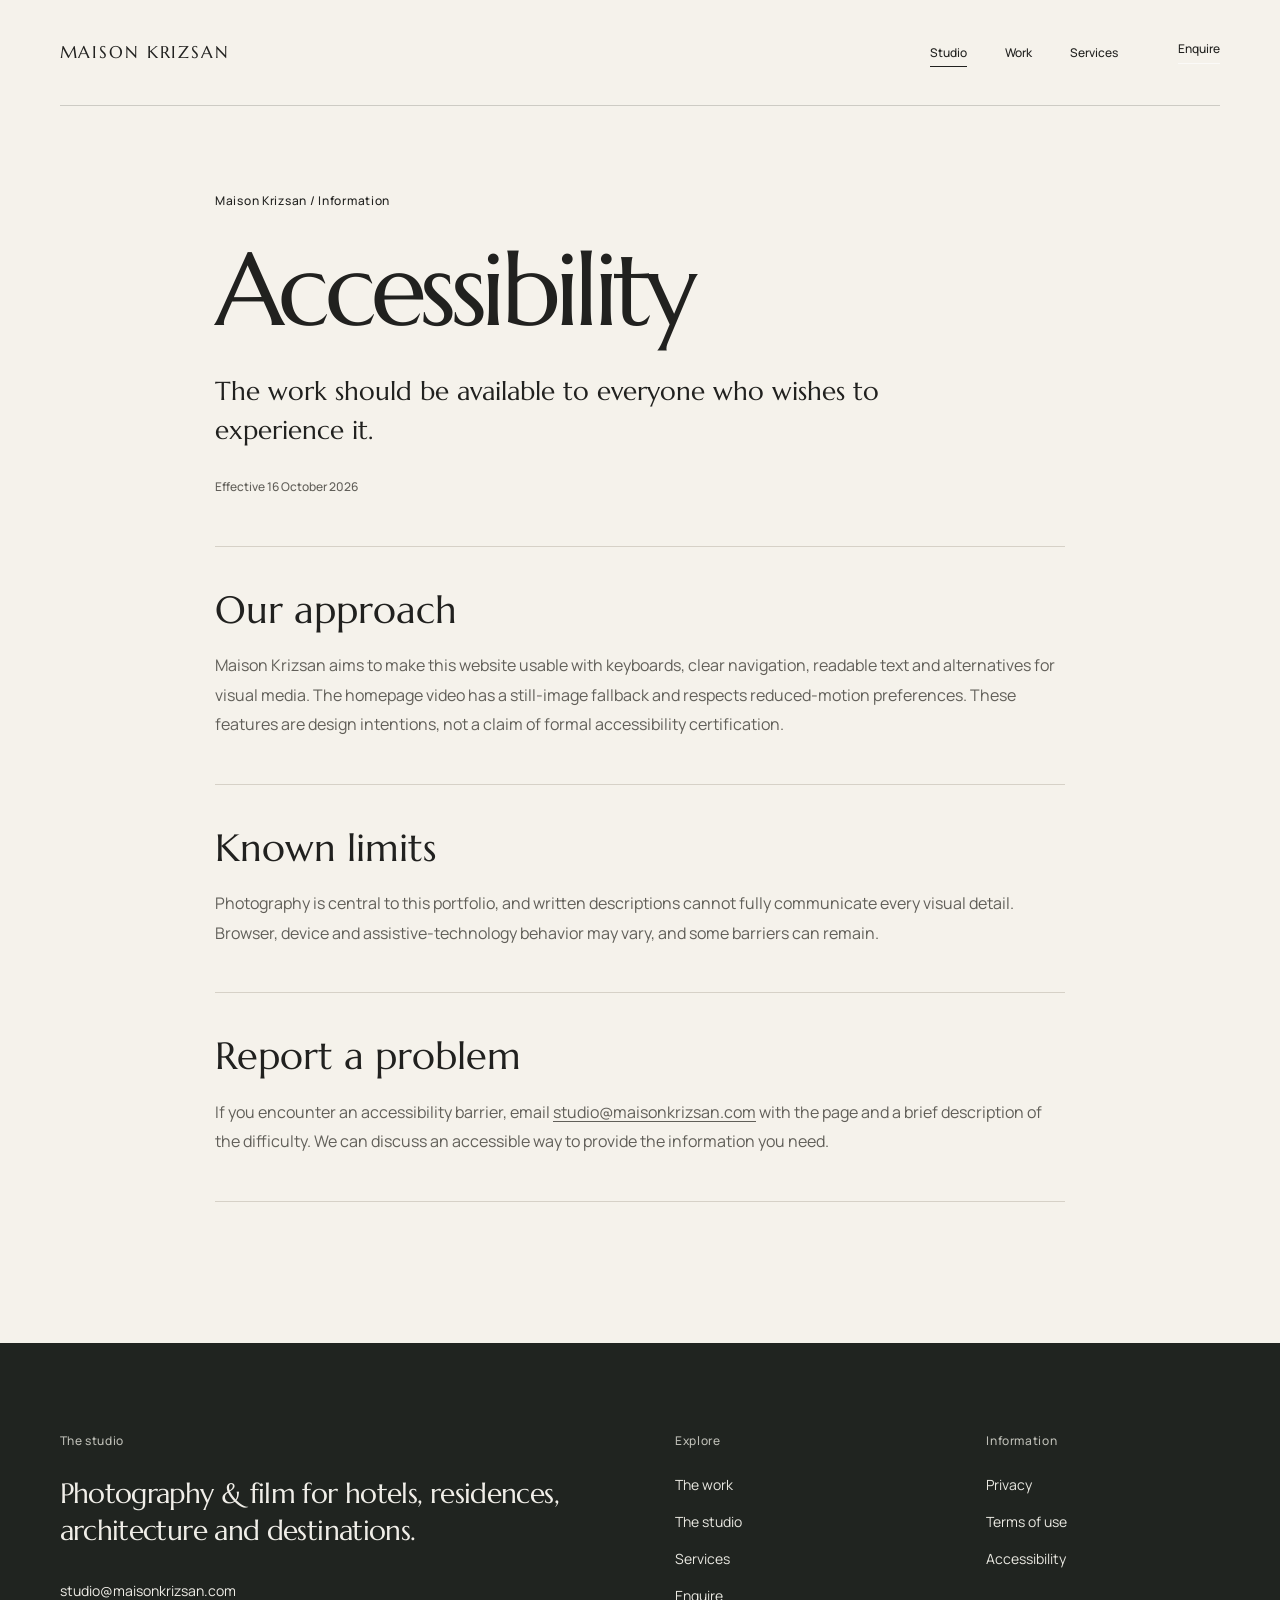
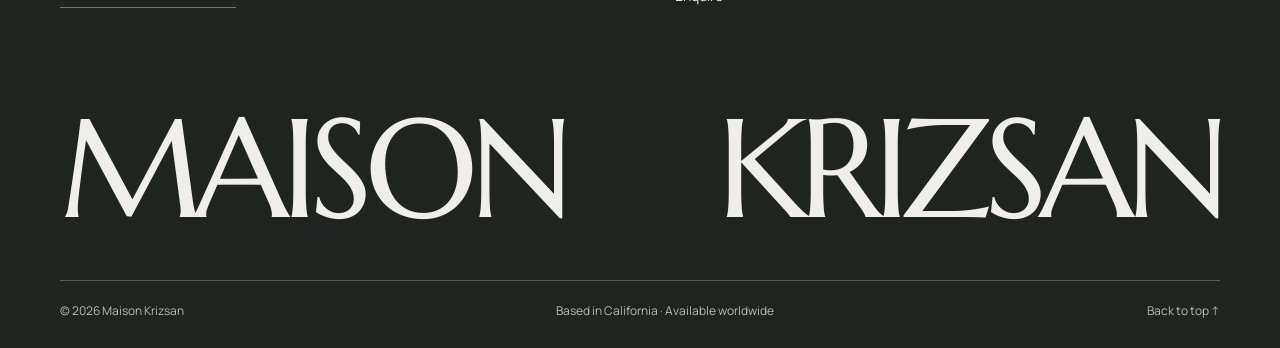
==== commit 358f55af: "Add files via upload" ====
--- a/accessibility.html
+++ b/accessibility.html
@@ -15,7 +15,7 @@
 </div>
 <nav aria-label="Explore Maison Krizsan" class="footer-links">
 <p class="footer-eyebrow">Explore</p>
-<a href="/work">The work</a><a href="/commission">Commission portfolio</a><a href="/#founder">The studio</a><a href="/#commissions">Services</a><a href="/enquire">Enquire</a>
+<a href="/work">The work</a><a href="/#founder">The studio</a><a href="/#commissions">Services</a><a href="/enquire">Enquire</a>
 </nav>
 <nav aria-label="Policies and accessibility" class="footer-links footer-legal">
 <p class="footer-eyebrow">Information</p>
--- a/styles.css
+++ b/styles.css
@@ -467,127 +467,32 @@
 }
 @media(prefers-reduced-motion:reduce){.founder-section *{animation:none!important;transition:none!important}}
 
-
-/* V10 COMMISSION PORTFOLIO: own page, same restraint and original Maison brand system. */
-.page-commission {background:var(--paper);color:var(--ink);overflow-x:clip}
-.page-commission .site-header {color:var(--ink)}
-.page-commission .nav-toggle span {background:var(--ink)}
-.page-commission .site-header .nav-wrap {border-bottom:1px solid rgba(33,33,31,.16)}
-.page-commission .section-label {letter-spacing:.14em;text-transform:uppercase}
-.page-commission h1,.page-commission h2,.page-commission h3 {font-family:Marcellus,Georgia,serif;font-weight:400}
-.page-commission em,.commission-formats-preview em {font-style:normal;color:#938f86}
-.commission-lead {padding-top:clamp(154px,16vw,245px);padding-bottom:clamp(68px,8vw,124px)}
-.commission-lead>.section-label {margin-bottom:clamp(37px,4vw,58px)}
-.commission-lead-row {display:grid;grid-template-columns:minmax(0,1.55fr) minmax(260px,.45fr);gap:clamp(36px,5vw,86px);align-items:end}
-.commission-lead h1 {font:400 clamp(61px,7.3vw,130px)/1.015 Marcellus,Georgia,serif;letter-spacing:-.055em;max-width:1160px}
-.commission-lead-aside {padding-bottom:11px;max-width:320px}
-.commission-lead-aside p {font:400 clamp(15px,1.13vw,18px)/1.7 Manrope,Arial,sans-serif;color:#55534e}
-.commission-underline {display:inline-flex;align-items:center;gap:24px;font:500 13px/1.5 Manrope,Arial,sans-serif;text-decoration:none;border-bottom:1px solid #76736c;padding-bottom:9px;max-width:100%}
-.commission-lead-aside .commission-underline {margin-top:38px}
-.commission-underline:hover{color:#6c6b64}
-.commission-cover {margin:0}
-.commission-cover-frame {height:clamp(430px,65vw,850px);background:#4c5148;overflow:hidden}
-.commission-cover img {display:block;width:100%;height:100%;object-fit:cover;object-position:48% 46%}
-.commission-cover figcaption {display:flex;justify-content:space-between;gap:18px;padding-block:16px 0;font:500 10px/1.4 Manrope,Arial,sans-serif;letter-spacing:.035em;color:#706d64}
-.commission-statement {display:grid;grid-template-columns:0.38fr 1fr;gap:8vw;padding-block:clamp(130px,13vw,228px)}
-.commission-statement h2,.commission-proof h2,.commission-ways h2,.commission-process-editorial h2,.commission-founder h2 {font:400 clamp(48px,5.1vw,88px)/1.06 Marcellus,Georgia,serif;letter-spacing:-.05em}
-.commission-statement p:not(.section-label){max-width:730px;font:400 clamp(16px,1.3vw,19px)/1.8 Manrope,Arial,sans-serif;color:#605d57;margin-top:42px}
-.commission-proof {padding-block:clamp(95px,10vw,160px) clamp(110px,12vw,180px);background:#e8e3d9}
-.commission-proof h2 {margin-top:28px}
-.commission-proof-context {font:400 14px/1.7 Manrope,Arial,sans-serif;color:#605d57;max-width:650px;margin-top:35px}
-.commission-studies {margin-top:clamp(60px,6vw,110px)}
-.commission-study {display:grid;grid-template-columns:minmax(0,1.2fr) minmax(250px,.8fr);gap:clamp(38px,8vw,150px);align-items:center;margin-bottom:clamp(74px,10vw,165px)}
-.commission-study:nth-child(2){grid-template-columns:minmax(250px,.76fr) minmax(0,1.24fr)}
-.commission-study:nth-child(2) figure{order:2}
-.commission-study figure,.commission-studies-small figure {margin:0;min-width:0}
-.commission-study figure img {display:block;width:100%;height:clamp(450px,52vw,780px);object-fit:cover}
-.commission-study:nth-child(2) figure img{height:clamp(430px,48vw,700px)}
-.commission-study figure figcaption,.commission-studies-small figcaption{font:400 11px/1.5 Manrope,Arial,sans-serif;letter-spacing:.04em;color:#6c6b64;padding-top:13px}
-.commission-study-note h3{font:400 clamp(38px,3.75vw,63px)/1.1 Marcellus,Georgia,serif;letter-spacing:-.045em}
-.commission-study-note p {font:400 clamp(15px,1.22vw,18px)/1.72 Manrope,Arial,sans-serif;max-width:410px;margin-top:29px;color:#64625c}
-.commission-studies-small {display:grid;grid-template-columns:1fr 1fr;gap:clamp(22px,3vw,52px)}
-.commission-studies-small img{display:block;width:100%;height:clamp(260px,31vw,510px);object-fit:cover}
-.commission-proof-end{padding-top:60px}
-.commission-ways{padding-block:clamp(130px,14vw,230px)}
-.commission-ways-header{display:grid;grid-template-columns:.33fr 1fr;gap:4vw}
-.commission-ways-header h2{grid-column:2;margin-top:35px}
-.commission-ways-header>p:last-child{grid-column:2;max-width:680px;font:400 clamp(15px,1.25vw,18px)/1.75 Manrope,Arial,sans-serif;color:#615e58;margin-top:18px}
-.commission-offer-grid{display:grid;grid-template-columns:1fr 1fr;gap:clamp(20px,3vw,55px);margin-top:clamp(60px,8vw,120px)}
-.commission-offer{border-top:1px solid #9b968b;padding-top:25px;display:flex;flex-direction:column;min-width:0}
-.commission-offer-label,.commission-format-kicker{font:500 11px/1.4 Manrope,Arial,sans-serif;text-transform:uppercase;letter-spacing:.12em;color:#66635c}
-.commission-offer h3{font:400 clamp(35px,3.1vw,54px)/1.15 Marcellus,Georgia,serif;letter-spacing:-.045em;margin-top:50px}
-.commission-offer>p:not(.commission-offer-label):not(.commission-offer-fit){font:400 15px/1.78 Manrope,Arial,sans-serif;color:#605e58;max-width:550px;margin-top:23px}
-.commission-offer-details{margin-top:52px;border-top:1px solid #dbd5ca;padding-top:25px}
-.commission-offer-details h4{font:500 12px/1.4 Manrope,Arial,sans-serif;letter-spacing:.03em}
-.commission-offer-details ul {padding-left:20px;margin:16px 0 0;font:400 14px/1.9 Manrope,Arial,sans-serif;color:#5d5953}
-.commission-offer-fit{font:500 12px/1.7 Manrope,Arial,sans-serif;margin-top:auto;padding-top:40px;color:#666159}
-.commission-ways-outro{display:flex;justify-content:space-between;align-items:center;gap:35px;margin-top:clamp(62px,7vw,120px);padding-top:25px;border-top:1px solid #c4beb4}
-.commission-ways-outro p{font:400 14px/1.7 Manrope,Arial,sans-serif;color:#66635e;max-width:550px}
-.commission-process-editorial{background:#212722;color:#f3eee7;padding-block:clamp(128px,13vw,220px)}
-.commission-process-grid{display:grid;grid-template-columns:1.05fr .95fr;gap:clamp(55px,11vw,175px)}
-.commission-process-editorial em,.commission-close h2 em{color:#aeb0a9}
-.commission-process-grid h2{margin-top:35px}
-.commission-process-grid ol {list-style:none;margin:0;padding:0;counter-reset:commission-step}
-.commission-process-grid li{padding:29px 0 35px;border-top:1px solid rgba(255,255,255,.23)}
-.commission-process-grid li:first-child{padding-top:0;border:0}
-.commission-process-grid li h3 {font:400 clamp(25px,2vw,34px)/1.2 Marcellus,Georgia,serif}
-.commission-process-grid li p{max-width:420px;font:400 14px/1.75 Manrope,Arial,sans-serif;color:#c9cac5;margin-top:15px}
-.commission-founder{display:grid;grid-template-columns:.48fr .52fr;gap:clamp(55px,11vw,185px);align-items:center;padding-block:clamp(125px,13vw,210px)}
-.commission-founder figure{margin:0}.commission-founder img{width:100%;height:auto;max-height:710px;object-fit:cover;aspect-ratio:3/4;object-position:center 22%}
-.commission-founder figcaption{font:400 11px/1.4 Manrope,Arial,sans-serif;color:#77736c;padding-top:16px}
-.commission-founder h2{margin-top:35px}
-.commission-founder p:not(.section-label){font:400 clamp(15px,1.25vw,18px)/1.75 Manrope,Arial,sans-serif;max-width:540px;margin-top:24px;color:#605d56}
-.commission-founder .commission-underline{margin-top:40px}
-.commission-close{background:#232924;color:#f4f1ea;padding-block:clamp(105px,12vw,190px)}
-.commission-close-grid{display:grid;grid-template-columns:1.2fr .8fr;gap:clamp(40px,9vw,155px);align-items:end}
-.commission-close h2{font:400 clamp(52px,5.35vw,88px)/1.07 Marcellus,Georgia,serif;letter-spacing:-.05em;margin-top:34px}
-.commission-close-grid>div:last-child p{font:400 clamp(15px,1.3vw,19px)/1.75 Manrope,Arial,sans-serif;color:#d9d9d3}
-.commission-close-cta{display:inline-flex;align-items:center;justify-content:space-between;gap:28px;border-bottom:1px solid #b9bdb3;padding:0 0 12px;margin-top:34px;text-decoration:none;font:400 clamp(21px,2vw,31px)/1.3 Marcellus,Georgia,serif;max-width:100%}
-.commission-close-email{display:block;font:400 13px/1.5 Manrope,Arial,sans-serif;color:#dddcd6;margin-top:31px;text-underline-offset:5px}
-/* Homepage: just enough commercial clarity to match the proof, not another giant service landing page. */
-.commission-formats-preview{padding-block:clamp(45px,6vw,95px) clamp(125px,12vw,210px)}
-.commission-formats-heading{display:grid;grid-template-columns:1.05fr .95fr;gap:clamp(32px,8vw,130px);align-items:end}
-.commission-formats-heading h2 {font:400 clamp(45px,4.7vw,73px)/1.08 Marcellus,Georgia,serif;letter-spacing:-.05em;margin-top:26px}
-.commission-formats-heading>p{font:400 clamp(15px,1.15vw,17px)/1.7 Manrope,Arial,sans-serif;color:#605c54;max-width:550px}
-.commission-format-grid{display:grid;grid-template-columns:1fr 1fr;gap:clamp(20px,3.5vw,55px);margin-top:clamp(52px,6vw,96px)}
-.commission-format{border-top:1px solid #9e998f;padding-top:20px}
-.commission-format h3 {font:400 clamp(28px,2.7vw,43px)/1.16 Marcellus,Georgia,serif;letter-spacing:-.035em;margin:31px 0 16px}
-.commission-format>p:not(.commission-format-kicker){font:400 15px/1.77 Manrope,Arial,sans-serif;color:#5e5b55;max-width:560px}
-.commission-format-use{display:block;font:500 11px/1.6 Manrope,Arial,sans-serif;color:#77736b;margin-top:30px;letter-spacing:.012em}
-.commission-formats-end{display:flex;justify-content:space-between;gap:28px;align-items:center;border-top:1px solid #d6cfc3;margin-top:54px;padding-top:21px}
-.commission-formats-end p{font:400 12px/1.7 Manrope,Arial,sans-serif;color:#68645d;max-width:580px}
-.commission-formats-end a{font:500 13px/1.4 Manrope,Arial,sans-serif;white-space:nowrap;text-decoration:none;border-bottom:1px solid #7b766f;padding-bottom:8px}
-.bridge-actions{display:flex;flex-direction:column;align-items:flex-end;gap:16px}
-.bridge-secondary{font:400 12px/1.5 Manrope,Arial,sans-serif;text-underline-offset:5px;color:#57564e}
-@media(max-width:1000px){
- .commission-lead-row{grid-template-columns:1fr;gap:42px}.commission-lead-aside{max-width:620px}.commission-lead h1{font-size:clamp(58px,8vw,92px)}
- .commission-study{gap:35px}.commission-process-grid{gap:60px}
- .commission-formats-heading{gap:32px}
-}
-@media(max-width:760px){
- .commission-lead{padding-top:145px;padding-bottom:62px}.commission-lead>.section-label{margin-bottom:34px}
- .commission-lead h1{font-size:clamp(48px,11.6vw,84px);line-height:1.05;letter-spacing:-.047em}.commission-lead h1 br:nth-of-type(2){display:none}
- .commission-lead-aside{padding-bottom:0}.commission-lead-aside p{font-size:15px}.commission-lead-aside .commission-underline{margin-top:26px}
- .commission-cover-frame{height:69svh;min-height:390px;max-height:670px}.commission-cover img{object-position:34% 50%}
- .commission-cover figcaption{font-size:10px;display:block;padding-top:13px}.commission-cover figcaption span:last-child{display:block;margin-top:5px}
- .commission-statement{display:block;padding-block:110px 128px}.commission-statement h2,.commission-proof h2,.commission-ways h2,.commission-process-editorial h2,.commission-founder h2{font-size:clamp(42px,10.5vw,68px)}
- .commission-statement h2{margin-top:31px}.commission-statement p:not(.section-label){margin-top:30px;font-size:16px}
- .commission-proof{padding-block:93px 110px}.commission-proof h2{margin-top:26px}.commission-proof-context{font-size:13px;margin-top:24px}
- .commission-studies{margin-top:65px}.commission-study,.commission-study:nth-child(2){display:flex;flex-direction:column;gap:25px;margin-bottom:76px;align-items:stretch}
- .commission-study:nth-child(2) figure{order:0}.commission-study figure img,.commission-study:nth-child(2) figure img{height:auto;aspect-ratio:4/5;object-fit:cover}.commission-study-note h3{font-size:39px}.commission-study-note p{font-size:14px;margin-top:13px}
- .commission-studies-small{grid-template-columns:1fr 1fr;gap:12px}.commission-studies-small img{height:auto;aspect-ratio:3/4;object-fit:cover}.commission-studies-small figcaption{font-size:10px}
- .commission-proof-end{padding-top:43px}
- .commission-ways{padding-block:118px 135px}.commission-ways-header{display:block}.commission-ways-header h2{margin-top:28px}.commission-ways-header>p:last-child{margin-top:27px;font-size:15px}
- .commission-offer-grid{grid-template-columns:1fr;gap:73px;margin-top:67px}.commission-offer h3{font-size:42px;margin-top:30px}.commission-offer>p:not(.commission-offer-label):not(.commission-offer-fit){font-size:15px;margin-top:18px}.commission-offer-details{margin-top:34px}
- .commission-offer-fit{padding-top:22px}.commission-ways-outro{display:block;margin-top:75px}.commission-ways-outro a{margin-top:26px}
- .commission-process-editorial{padding-block:108px 120px}.commission-process-grid{grid-template-columns:1fr;gap:65px}.commission-process-grid h2{margin-top:26px}.commission-process-grid li h3{font-size:27px}
- .commission-founder{grid-template-columns:1fr;gap:50px;padding-block:110px 125px}.commission-founder figure{max-width:460px}.commission-founder h2{margin-top:27px}.commission-founder p:not(.section-label){font-size:15px}
- .commission-close{padding-block:105px 110px}.commission-close-grid{grid-template-columns:1fr;gap:40px}.commission-close h2{font-size:clamp(43px,10.7vw,71px);margin-top:22px}.commission-close-grid>div:last-child p{font-size:15px}.commission-close-cta{font-size:clamp(19px,5.4vw,28px)}
- .commission-formats-preview{padding-block:30px 125px}.commission-formats-heading{grid-template-columns:1fr;gap:26px}.commission-formats-heading h2{font-size:clamp(42px,10vw,64px)}
- .commission-formats-heading>p{font-size:15px}.commission-format-grid{grid-template-columns:1fr;gap:57px;margin-top:55px}.commission-format h3{font-size:35px}.commission-formats-end{display:block}.commission-formats-end a{display:inline-block;white-space:normal;margin-top:23px}
- .bridge-actions{align-items:flex-start}
-}
-@media(max-width:360px){.commission-lead h1{font-size:46px}.commission-close h2{font-size:43px}.commission-close-cta{gap:12px}}
-@media(prefers-reduced-motion:reduce){.page-commission *, .commission-formats-preview *{animation:none!important;transition:none!important}}
-
-.commission-pdf-link{display:block;max-width:max-content;margin-top:22px;color:#767167;font:400 12px/1.5 Manrope,Arial,sans-serif;text-decoration:none;border-bottom:1px solid #b6b2a8;padding-bottom:5px}.commission-pdf-link span{margin-left:12px}.commission-ways-ctas{text-align:right;flex-shrink:0}.commission-ways-ctas .commission-pdf-link{margin-left:auto}@media(max-width:760px){.commission-ways-ctas{text-align:left;margin-top:28px}.commission-ways-ctas .commission-pdf-link{margin-left:0}}
+/* V11 / consolidated commissioning: one section, two concise paths, no extra sales page. */
+.commission-process--integrated {
+  padding-block:clamp(90px,10vw,145px) clamp(98px,11vw,158px);
+  row-gap:0;
+}
+.commission-process--integrated .process-body {align-self:end}
+.commission-process--integrated .commission-approaches {
+  grid-column:1 / -1;
+  display:grid;
+  grid-template-columns:minmax(0,1fr) minmax(0,1fr);
+  gap:clamp(32px,5.2vw,90px);
+  padding-top:clamp(65px,6.6vw,105px);
+}
+.commission-approach {border-top:1px solid #b9b4a9;padding-top:20px;min-width:0}
+.commission-approach-kicker {font:500 11px/1.5 Manrope,Arial,sans-serif;letter-spacing:.1em;text-transform:uppercase;color:#69655f}
+.commission-approach h3 {font:400 clamp(27px,2.8vw,43px)/1.18 Marcellus,Georgia,serif;letter-spacing:-.036em;margin-top:25px}
+.commission-approach>p:last-child {font:400 clamp(14px,1.1vw,16px)/1.7 Manrope,Arial,sans-serif;color:#615f59;margin-top:17px;max-width:550px}
+.commission-process-end {grid-column:1 / -1;display:flex;align-items:end;justify-content:space-between;gap:28px;border-top:1px solid #d5d0c6;margin-top:clamp(50px,6vw,86px);padding-top:23px}
+.commission-process-end p {font:400 13px/1.7 Manrope,Arial,sans-serif;color:#615f59;max-width:525px}
+.commission-process-end .text-link {flex-shrink:0;max-width:100%}
+@media (max-width:760px) {
+  .commission-process--integrated {display:block;padding-block:84px 104px}
+  .commission-process--integrated .process-body {margin-top:35px}
+  .commission-process--integrated .commission-approaches {display:grid;grid-template-columns:1fr;gap:39px;padding-top:56px}
+  .commission-approach h3 {font-size:clamp(28px,8vw,39px);margin-top:18px}
+  .commission-approach>p:last-child {font-size:15px;margin-top:13px}
+  .commission-process-end {display:block;margin-top:54px;padding-top:22px}
+  .commission-process-end .text-link {display:inline-block;margin-top:23px;white-space:normal}
+}
